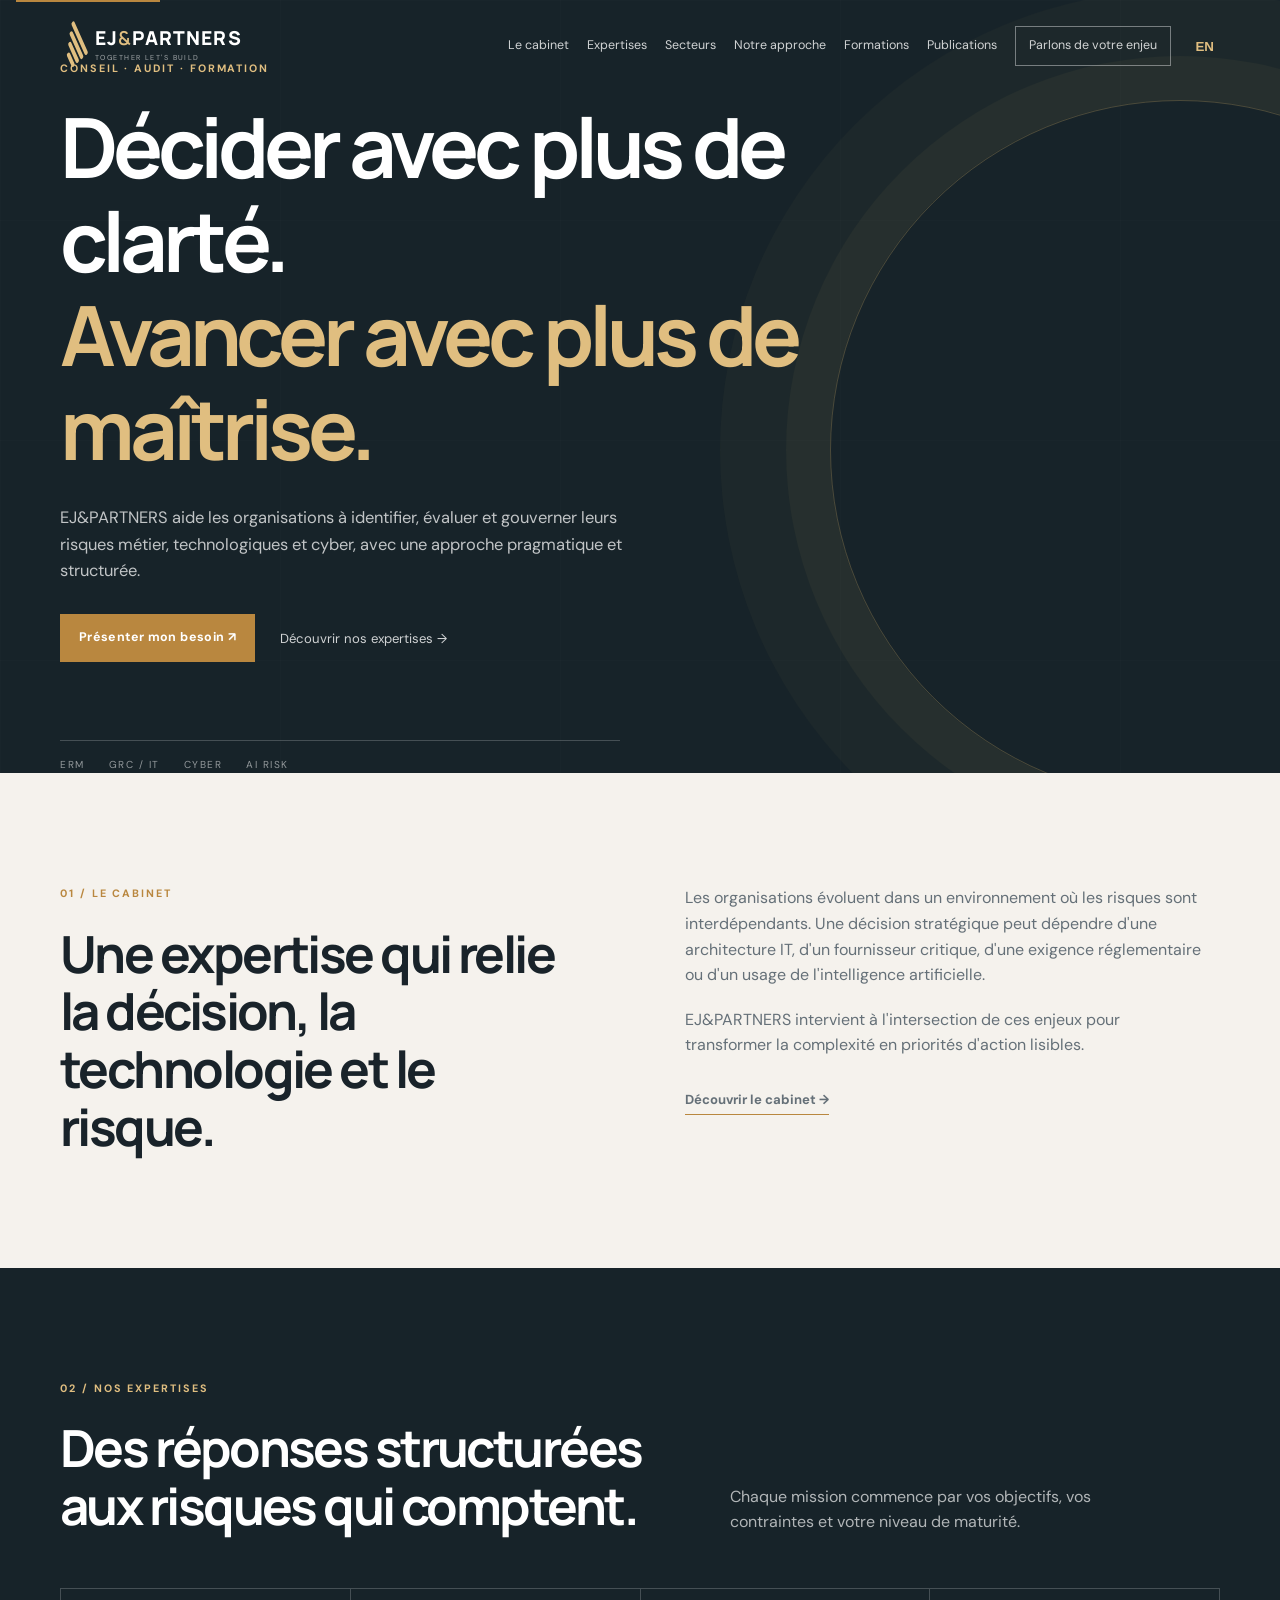
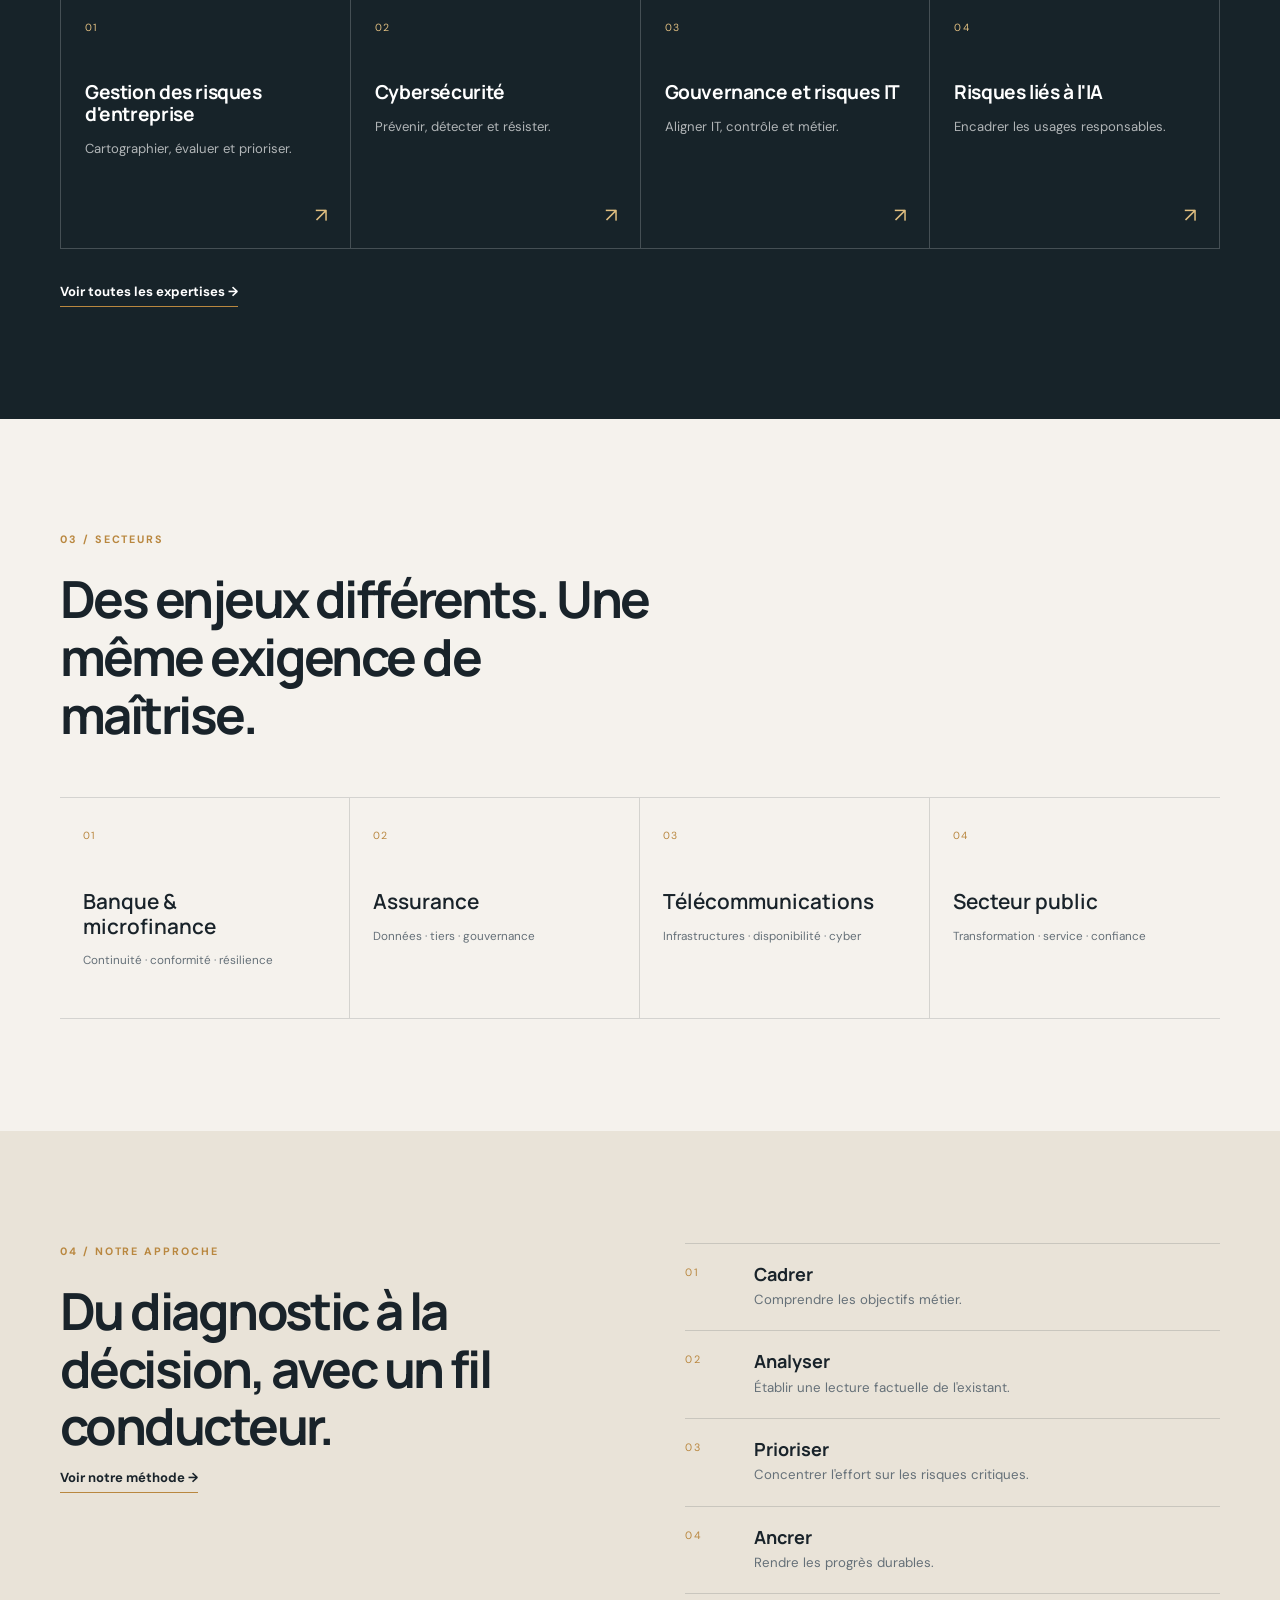
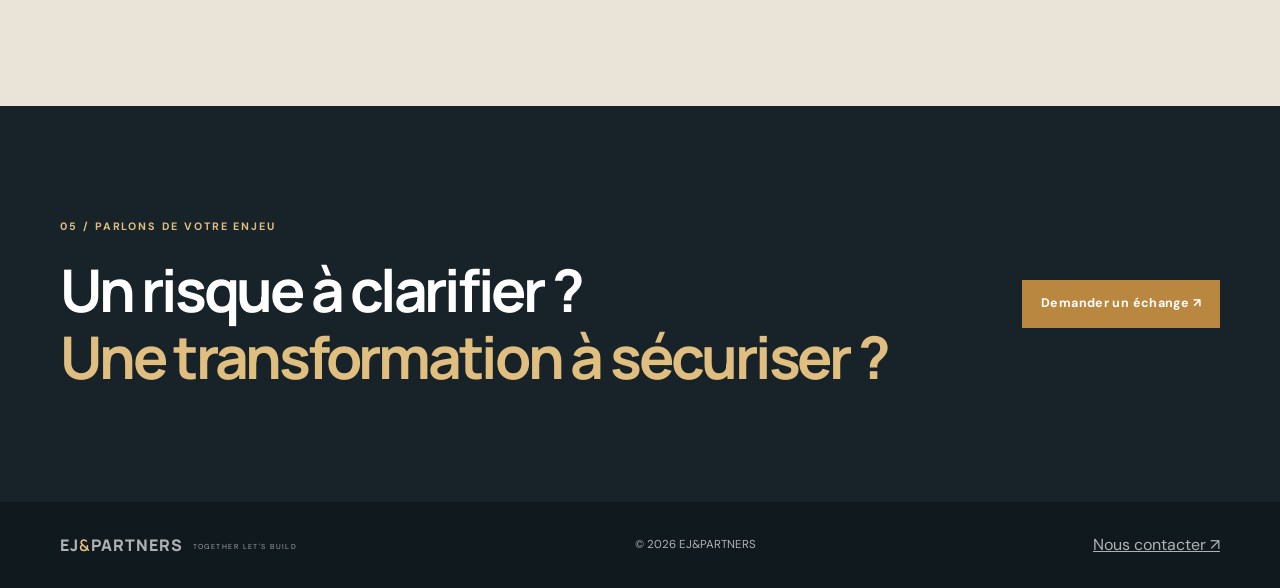
==== index.html @ cfe6b8b7 "le prompt acheve" ====
<!doctype html><html lang="fr"><head><meta charset="utf-8"><meta name="viewport" content="width=device-width,initial-scale=1"><meta name="description" content="EJ&PARTNERS accompagne les organisations dans la gouvernance, la gestion des risques et la cybersécurité."><title>EJ&PARTNERS — Conseil, audit &amp; formation</title><link rel="preconnect" href="https://fonts.googleapis.com"><link rel="preconnect" href="https://fonts.gstatic.com" crossorigin><link href="https://fonts.googleapis.com/css2?family=DM+Sans:wght@400;500;600;700&family=Manrope:wght@600;700;800&display=swap" rel="stylesheet"><link rel="stylesheet" href="styles.css"></head><body><a class="skip" href="#main">Aller au contenu</a><header class="header" data-header><div class="wrap nav-wrap"><a class="brand" href="index.html" aria-label="EJ&PARTNERS"><span class="brand-symbol" aria-hidden="true"><i></i><i></i><i></i><i></i></span><span class="brand-name">EJ<span>&amp;</span>PARTNERS</span><small>TOGETHER LET'S BUILD</small></a><button class="menu" aria-expanded="false" aria-controls="nav"><span></span><span></span><span></span><b>Menu</b></button><nav id="nav" class="nav"><a href="cabinet.html" data-fr="Le cabinet" data-en="The firm">Le cabinet</a><a href="expertises.html" data-fr="Expertises" data-en="Expertise">Expertises</a><a href="secteurs.html" data-fr="Secteurs" data-en="Sectors">Secteurs</a><a href="approche.html" data-fr="Notre approche" data-en="Our approach">Notre approche</a><a href="formations.html" data-fr="Formations" data-en="Training">Formations</a><a href="publications.html" data-fr="Publications" data-en="Insights">Publications</a><a class="nav-cta" href="contact.html" data-fr="Parlons de votre enjeu" data-en="Let's discuss your challenge">Parlons de votre enjeu</a><button class="lang" data-lang="en">EN</button></nav></div></header><main id="main"><section class="hero"><div class="hero-orbit"></div><div class="wrap hero-content"><p class="kicker gold-kicker">Conseil · Audit · Formation</p><h1 data-fr="Décider avec plus de clarté.<br><em>Avancer avec plus de maîtrise.</em>" data-en="Make clearer decisions.<br><em>Move forward with confidence.</em>">Décider avec plus de clarté.<br><em>Avancer avec plus de maîtrise.</em></h1><p class="lead">EJ&amp;PARTNERS aide les organisations à identifier, évaluer et gouverner leurs risques métier, technologiques et cyber, avec une approche pragmatique et structurée.</p><div class="actions"><a class="btn" href="contact.html">Présenter mon besoin ↗</a><a class="ghost-link" href="expertises.html">Découvrir nos expertises →</a></div><div class="hero-tags"><span>ERM</span><span>GRC / IT</span><span>CYBER</span><span>AI RISK</span></div></div></section><section class="section intro"><div class="wrap two-col"><div><p class="kicker dark-kicker">01 / Le cabinet</p><h2>Une expertise qui relie la décision, la technologie et le risque.</h2></div><div class="copy"><p>Les organisations évoluent dans un environnement où les risques sont interdépendants. Une décision stratégique peut dépendre d'une architecture IT, d'un fournisseur critique, d'une exigence réglementaire ou d'un usage de l'intelligence artificielle.</p><p>EJ&amp;PARTNERS intervient à l'intersection de ces enjeux pour transformer la complexité en priorités d'action lisibles.</p><a class="under" href="cabinet.html">Découvrir le cabinet →</a></div></div></section><section class="section dark"><div class="wrap"><div class="section-head"><div><p class="kicker gold-kicker">02 / Nos expertises</p><h2>Des réponses structurées aux risques qui comptent.</h2></div><p>Chaque mission commence par vos objectifs, vos contraintes et votre niveau de maturité.</p></div><div class="cards"><a class="card" href="expertises.html#erm"><span>01</span><h3>Gestion des risques d'entreprise</h3><p>Cartographier, évaluer et prioriser.</p><b>↗</b></a><a class="card" href="expertise-cybersecurite.html"><span>02</span><h3>Cybersécurité</h3><p>Prévenir, détecter et résister.</p><b>↗</b></a><a class="card" href="expertises.html#it"><span>03</span><h3>Gouvernance et risques IT</h3><p>Aligner IT, contrôle et métier.</p><b>↗</b></a><a class="card" href="expertises.html#ai"><span>04</span><h3>Risques liés à l'IA</h3><p>Encadrer les usages responsables.</p><b>↗</b></a></div><a class="under light-under" href="expertises.html">Voir toutes les expertises →</a></div></section><section class="section sectors"><div class="wrap"><div class="section-head"><div><p class="kicker dark-kicker">03 / Secteurs</p><h2>Des enjeux différents. Une même exigence de maîtrise.</h2></div></div><div class="sector-row"><a href="secteurs.html#banque"><span>01</span><strong>Banque &amp; microfinance</strong><small>Continuité · conformité · résilience</small></a><a href="secteurs.html#assurance"><span>02</span><strong>Assurance</strong><small>Données · tiers · gouvernance</small></a><a href="secteurs.html#telecoms"><span>03</span><strong>Télécommunications</strong><small>Infrastructures · disponibilité · cyber</small></a><a href="secteurs.html#public"><span>04</span><strong>Secteur public</strong><small>Transformation · service · confiance</small></a></div></div></section><section class="section warm"><div class="wrap two-col"><div><p class="kicker dark-kicker">04 / Notre approche</p><h2>Du diagnostic à la décision, avec un fil conducteur.</h2><a class="under" href="approche.html">Voir notre méthode →</a></div><ol class="steps"><li><span>01</span><div><h3>Cadrer</h3><p>Comprendre les objectifs métier.</p></div></li><li><span>02</span><div><h3>Analyser</h3><p>Établir une lecture factuelle de l'existant.</p></div></li><li><span>03</span><div><h3>Prioriser</h3><p>Concentrer l'effort sur les risques critiques.</p></div></li><li><span>04</span><div><h3>Ancrer</h3><p>Rendre les progrès durables.</p></div></li></ol></div></section><section class="section dark contact-strip"><div class="wrap contact-strip-inner"><div><p class="kicker gold-kicker">05 / Parlons de votre enjeu</p><h2>Un risque à clarifier ?<br><em>Une transformation à sécuriser ?</em></h2></div><a class="btn" href="contact.html">Demander un échange ↗</a></div></section></main><footer class="footer"><div class="wrap footer-row"><a class="brand" href="index.html"><span class="brand-name">EJ<span>&amp;</span>PARTNERS</span><small>TOGETHER LET'S BUILD</small></a><p>© <span data-year></span> EJ&amp;PARTNERS</p><a href="contact.html">Nous contacter ↗</a></div></footer><script src="script.js"></script></body></html>
---- styles.css ----
:root{--ink:#19232a;--dark:#172329;--paper:#f5f2ed;--warm:#e9e3d8;--muted:#657078;--gold:#b9873f;--gold-light:#e0be80;--line:rgba(25,35,42,.15);--white:#fff;--sans:"DM Sans",Arial,sans-serif;--display:Manrope,Arial,sans-serif}*{box-sizing:border-box}html{scroll-behavior:smooth}body{margin:0;color:var(--ink);background:var(--paper);font:16px/1.6 var(--sans)}a{color:inherit}.wrap{width:min(1160px,calc(100% - 48px));margin:auto}.skip{position:absolute;top:-40px;left:16px;background:var(--gold);color:#fff;padding:8px 12px;z-index:20}.skip:focus{top:16px}.header{position:absolute;z-index:10;width:100%;color:#fff}.header.scrolled{position:fixed;background:rgba(23,35,41,.97);box-shadow:0 8px 25px #0002}.nav-wrap{min-height:92px;display:flex;justify-content:space-between;align-items:center}.brand{display:grid;grid-template-columns:auto 1fr;grid-template-rows:auto auto;column-gap:10px;text-decoration:none;color:inherit;align-items:center}.brand-symbol{grid-row:1/3;display:flex;align-items:flex-end;gap:3px;height:32px;transform:rotate(-42deg)}.brand-symbol i{width:4px;border-radius:4px;background:var(--gold-light);transform:skew(-18deg)}.brand-symbol i:nth-child(1){height:14px}.brand-symbol i:nth-child(2){height:21px}.brand-symbol i:nth-child(3){height:28px}.brand-symbol i:nth-child(4){height:34px}.brand-name{font:800 1.2rem/1 var(--display);letter-spacing:.06em}.brand-name span{color:var(--gold-light);font-weight:600}.brand small{font-size:.45rem;letter-spacing:.2em;color:#fff9;margin-top:4px}.nav{display:flex;gap:18px;align-items:center}.nav a{font-size:.78rem;color:#fffc;text-decoration:none}.nav a:hover{color:#fff}.nav-cta{border:1px solid #fff6;padding:9px 13px}.lang{border:0;background:none;color:var(--gold-light);font-weight:700;cursor:pointer}.menu{display:none}.hero{position:relative;min-height:760px;display:flex;align-items:center;background:var(--dark);color:#fff;overflow:hidden}.hero:before{content:"";position:absolute;inset:0;background:linear-gradient(90deg,#ffffff0d 1px,transparent 1px),linear-gradient(#ffffff0d 1px,transparent 1px);background-size:280px 220px;opacity:.22}.hero-orbit{position:absolute;right:-250px;top:100px;width:700px;height:700px;border:1px solid #d8b36b44;border-radius:50%;box-shadow:0 0 0 44px #d8b36b0c,0 0 0 110px #d8b36b08}.hero-content{position:relative;z-index:1;padding-top:60px}.kicker{font-size:.67rem;letter-spacing:.18em;text-transform:uppercase;font-weight:700;margin:0 0 22px}.gold-kicker{color:var(--gold-light)}.dark-kicker{color:var(--gold)}h1,h2,h3{font-family:var(--display);line-height:1.13;margin:0}h1{font-size:clamp(2.9rem,6.5vw,5.7rem);letter-spacing:-.06em;max-width:820px}h1 em,h2 em{color:var(--gold-light);font-style:normal}.lead{max-width:600px;color:#fffb;font-size:1.03rem;margin:30px 0}.actions{display:flex;align-items:center;gap:25px}.btn{display:inline-flex;align-items:center;justify-content:center;background:var(--gold);color:#fff;text-decoration:none;padding:14px 19px;font-size:.78rem;font-weight:700;letter-spacing:.03em;transition:.2s}.btn:hover{background:#996c2f;transform:translateY(-2px)}.ghost-link{color:#fffc;text-decoration:none;font-size:.82rem}.hero-tags{display:flex;gap:24px;border-top:1px solid #fff3;padding-top:16px;margin-top:78px;width:560px;color:#fff8;font-size:.63rem;letter-spacing:.15em}.section{padding:112px 0}.two-col{display:grid;grid-template-columns:1fr 1fr;gap:90px}.intro h2,.warm h2{font-size:clamp(2.1rem,4vw,3.5rem);letter-spacing:-.05em;max-width:520px}.copy{color:var(--muted);max-width:520px}.copy p{margin-top:0;margin-bottom:19px}.under{display:inline-block;text-decoration:none;border-bottom:1px solid var(--gold);padding-bottom:4px;font-size:.82rem;font-weight:700;margin-top:12px}.dark{background:var(--dark);color:#fff}.section-head{display:grid;grid-template-columns:1.1fr .9fr;gap:70px;align-items:end;margin-bottom:53px}.section-head h2{font-size:clamp(2.1rem,4vw,3.5rem);letter-spacing:-.05em;max-width:640px}.section-head>p{margin:0;color:#fffa;max-width:390px}.cards{display:grid;grid-template-columns:repeat(4,1fr);border-top:1px solid #fff3;border-left:1px solid #fff3}.card{position:relative;min-height:260px;padding:24px;border-right:1px solid #fff3;border-bottom:1px solid #fff3;color:#fff;text-decoration:none}.card:hover{background:#b9873f18}.card span{color:var(--gold-light);font-size:.65rem;letter-spacing:.14em}.card h3{font-size:1.2rem;letter-spacing:-.02em;margin:44px 0 12px}.card p{margin:0;color:#fffa;font-size:.82rem}.card b{position:absolute;right:22px;bottom:17px;color:var(--gold-light);font-size:1.25rem;font-weight:400}.light-under{color:#fff;margin-top:32px}.sector-row{display:grid;grid-template-columns:repeat(4,1fr);border-top:1px solid var(--line);border-bottom:1px solid var(--line)}.sector-row a{position:relative;padding:23px;min-height:220px;text-decoration:none;border-right:1px solid var(--line)}.sector-row a:last-child{border-right:0}.sector-row a:hover{background:#ece7df}.sector-row span{color:var(--gold);font-size:.65rem;letter-spacing:.13em}.sector-row strong{display:block;font:600 1.3rem/1.18 var(--display);max-width:180px;margin-top:43px}.sector-row small{display:block;color:var(--muted);font-size:.73rem;margin-top:13px}.warm{background:var(--warm)}.steps{margin:0;padding:0;list-style:none;border-top:1px solid var(--line)}.steps li{display:grid;grid-template-columns:54px 1fr;gap:15px;padding:20px 0;border-bottom:1px solid var(--line)}.steps li>span{color:var(--gold);font-size:.67rem;letter-spacing:.14em}.steps h3{font-size:1.13rem}.steps p{margin:5px 0 0;color:var(--muted);font-size:.83rem}.contact-strip-inner{display:flex;justify-content:space-between;align-items:center;gap:35px}.contact-strip h2{font-size:clamp(2.2rem,4.6vw,4.1rem);letter-spacing:-.055em}.footer{background:#10191e;color:#fffa;padding:30px 0}.footer-row{display:flex;align-items:center;justify-content:space-between;gap:20px}.footer .brand-name{font-size:1rem}.footer p,.footer>a{font-size:.72rem;margin:0}.footer>a{color:var(--gold-light);text-decoration:none}
@media(max-width:850px){.wrap{width:min(100% - 36px,620px)}.nav-wrap{min-height:74px}.menu{display:flex;align-items:center;gap:4px;background:none;border:0;color:#fff;font:600 .7rem var(--sans)}.menu span{display:block;width:15px;height:1px;background:var(--gold-light)}.nav{display:none;position:absolute;top:74px;left:0;right:0;background:var(--dark);padding:18px;flex-direction:column;align-items:stretch;gap:5px}.nav.open{display:flex}.nav a{padding:10px 4px}.nav-cta{text-align:center}.lang{align-self:flex-start;margin-top:5px}.hero{min-height:700px}.hero-tags{width:100%;gap:14px;flex-wrap:wrap;margin-top:55px}.two-col,.section-head{grid-template-columns:1fr;gap:35px}.section{padding:78px 0}.cards{grid-template-columns:1fr 1fr}.card{min-height:225px}.sector-row{grid-template-columns:1fr 1fr}.sector-row a{border-bottom:1px solid var(--line)}.sector-row a:nth-child(2){border-right:0}.contact-strip-inner{align-items:flex-start;flex-direction:column}.footer-row{align-items:flex-start;flex-direction:column}}@media(max-width:480px){h1{font-size:2.85rem}.actions{align-items:flex-start;flex-direction:column;gap:17px}.cards,.sector-row{grid-template-columns:1fr}.card,.sector-row a{border-right:0}.sector-row a{min-height:170px}.sector-row strong{margin-top:28px}}
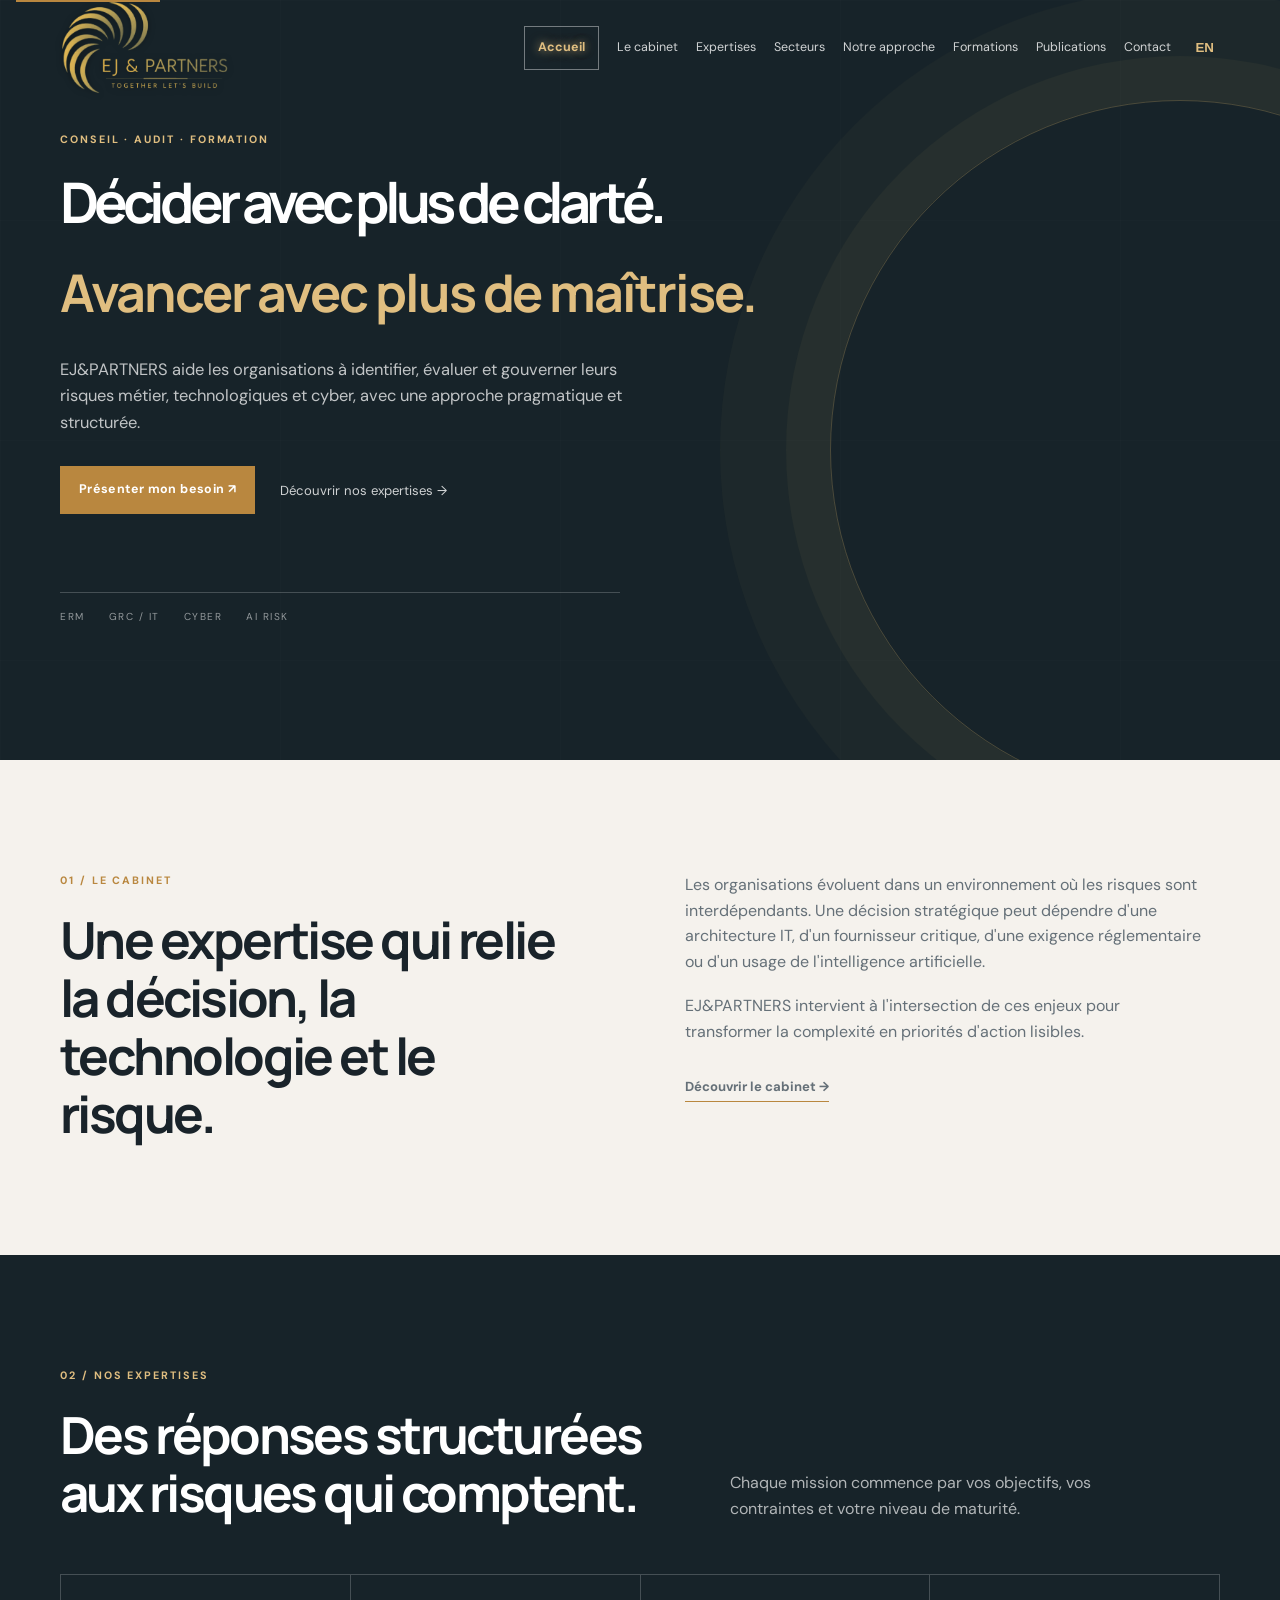
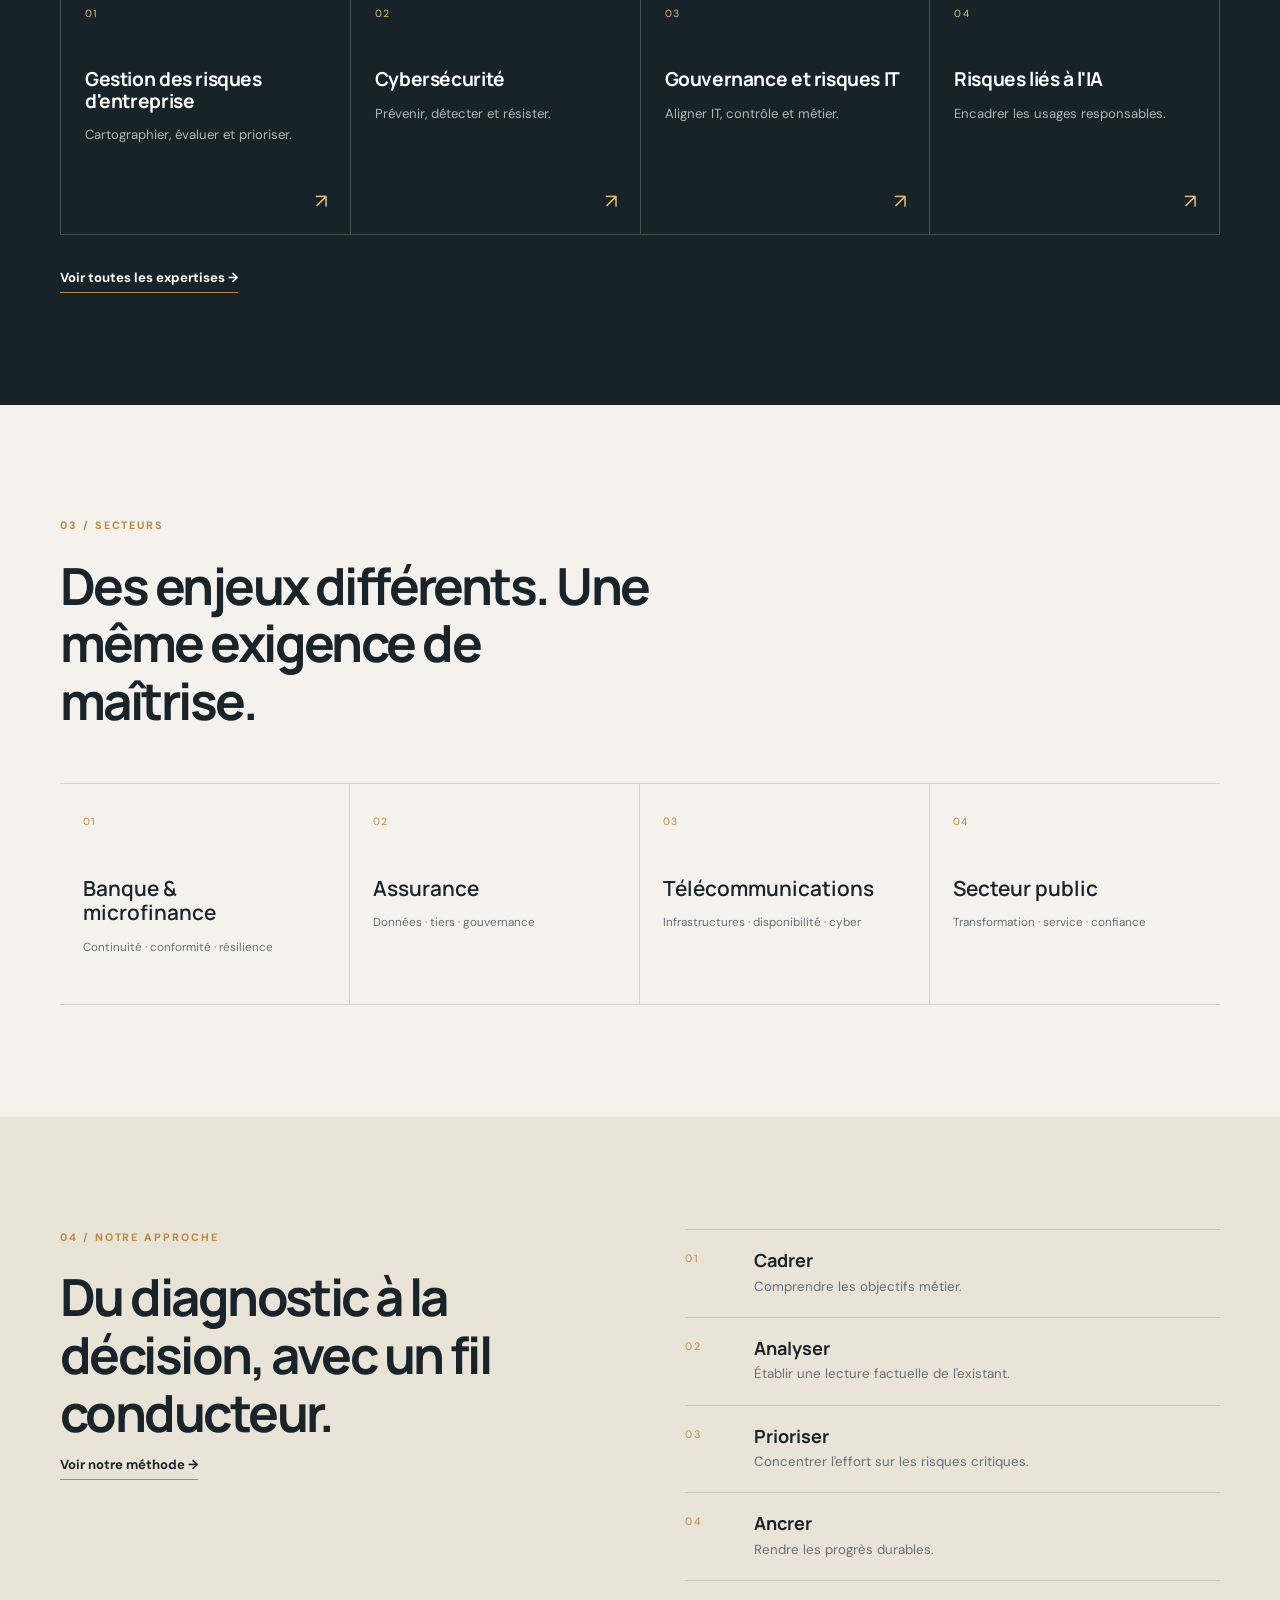
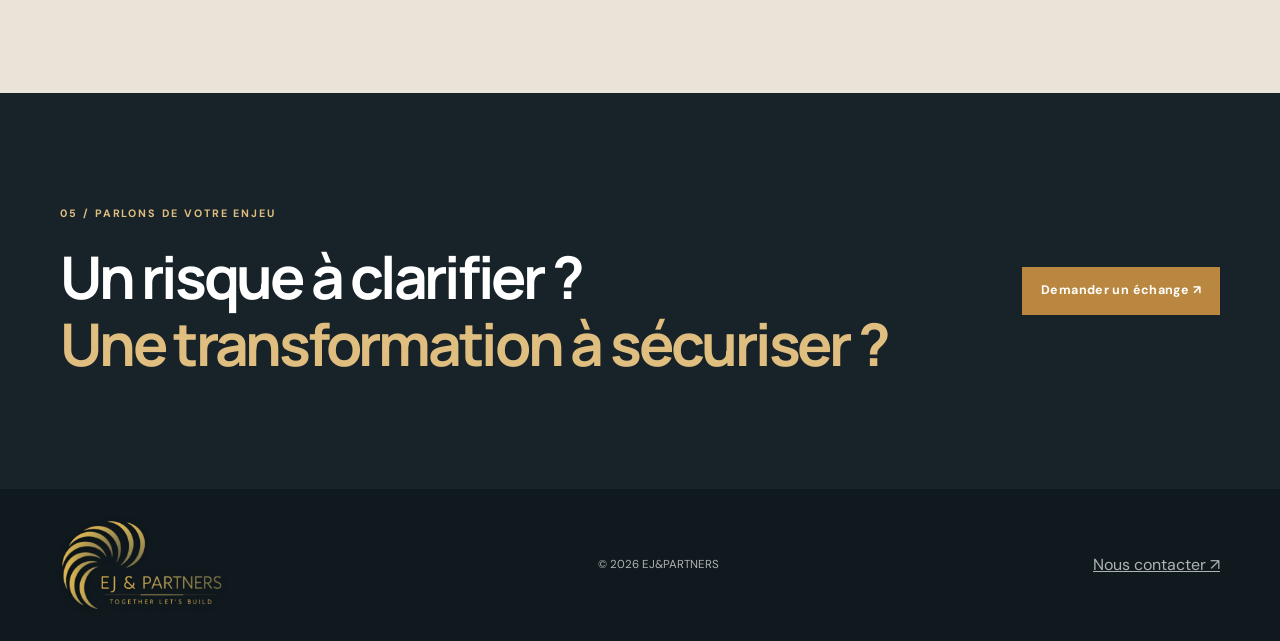
==== commit 22394b68: "il manque les photos" ====
--- a/index.html
+++ b/index.html
@@ -1 +1 @@
-<!doctype html><html lang="fr"><head><meta charset="utf-8"><meta name="viewport" content="width=device-width,initial-scale=1"><meta name="description" content="EJ&PARTNERS accompagne les organisations dans la gouvernance, la gestion des risques et la cybersécurité."><title>EJ&PARTNERS — Conseil, audit &amp; formation</title><link rel="preconnect" href="https://fonts.googleapis.com"><link rel="preconnect" href="https://fonts.gstatic.com" crossorigin><link href="https://fonts.googleapis.com/css2?family=DM+Sans:wght@400;500;600;700&family=Manrope:wght@600;700;800&display=swap" rel="stylesheet"><link rel="stylesheet" href="styles.css"></head><body><a class="skip" href="#main">Aller au contenu</a><header class="header" data-header><div class="wrap nav-wrap"><a class="brand" href="index.html" aria-label="EJ&PARTNERS"><span class="brand-symbol" aria-hidden="true"><i></i><i></i><i></i><i></i></span><span class="brand-name">EJ<span>&amp;</span>PARTNERS</span><small>TOGETHER LET'S BUILD</small></a><button class="menu" aria-expanded="false" aria-controls="nav"><span></span><span></span><span></span><b>Menu</b></button><nav id="nav" class="nav"><a href="cabinet.html" data-fr="Le cabinet" data-en="The firm">Le cabinet</a><a href="expertises.html" data-fr="Expertises" data-en="Expertise">Expertises</a><a href="secteurs.html" data-fr="Secteurs" data-en="Sectors">Secteurs</a><a href="approche.html" data-fr="Notre approche" data-en="Our approach">Notre approche</a><a href="formations.html" data-fr="Formations" data-en="Training">Formations</a><a href="publications.html" data-fr="Publications" data-en="Insights">Publications</a><a class="nav-cta" href="contact.html" data-fr="Parlons de votre enjeu" data-en="Let's discuss your challenge">Parlons de votre enjeu</a><button class="lang" data-lang="en">EN</button></nav></div></header><main id="main"><section class="hero"><div class="hero-orbit"></div><div class="wrap hero-content"><p class="kicker gold-kicker">Conseil · Audit · Formation</p><h1 data-fr="Décider avec plus de clarté.<br><em>Avancer avec plus de maîtrise.</em>" data-en="Make clearer decisions.<br><em>Move forward with confidence.</em>">Décider avec plus de clarté.<br><em>Avancer avec plus de maîtrise.</em></h1><p class="lead">EJ&amp;PARTNERS aide les organisations à identifier, évaluer et gouverner leurs risques métier, technologiques et cyber, avec une approche pragmatique et structurée.</p><div class="actions"><a class="btn" href="contact.html">Présenter mon besoin ↗</a><a class="ghost-link" href="expertises.html">Découvrir nos expertises →</a></div><div class="hero-tags"><span>ERM</span><span>GRC / IT</span><span>CYBER</span><span>AI RISK</span></div></div></section><section class="section intro"><div class="wrap two-col"><div><p class="kicker dark-kicker">01 / Le cabinet</p><h2>Une expertise qui relie la décision, la technologie et le risque.</h2></div><div class="copy"><p>Les organisations évoluent dans un environnement où les risques sont interdépendants. Une décision stratégique peut dépendre d'une architecture IT, d'un fournisseur critique, d'une exigence réglementaire ou d'un usage de l'intelligence artificielle.</p><p>EJ&amp;PARTNERS intervient à l'intersection de ces enjeux pour transformer la complexité en priorités d'action lisibles.</p><a class="under" href="cabinet.html">Découvrir le cabinet →</a></div></div></section><section class="section dark"><div class="wrap"><div class="section-head"><div><p class="kicker gold-kicker">02 / Nos expertises</p><h2>Des réponses structurées aux risques qui comptent.</h2></div><p>Chaque mission commence par vos objectifs, vos contraintes et votre niveau de maturité.</p></div><div class="cards"><a class="card" href="expertises.html#erm"><span>01</span><h3>Gestion des risques d'entreprise</h3><p>Cartographier, évaluer et prioriser.</p><b>↗</b></a><a class="card" href="expertise-cybersecurite.html"><span>02</span><h3>Cybersécurité</h3><p>Prévenir, détecter et résister.</p><b>↗</b></a><a class="card" href="expertises.html#it"><span>03</span><h3>Gouvernance et risques IT</h3><p>Aligner IT, contrôle et métier.</p><b>↗</b></a><a class="card" href="expertises.html#ai"><span>04</span><h3>Risques liés à l'IA</h3><p>Encadrer les usages responsables.</p><b>↗</b></a></div><a class="under light-under" href="expertises.html">Voir toutes les expertises →</a></div></section><section class="section sectors"><div class="wrap"><div class="section-head"><div><p class="kicker dark-kicker">03 / Secteurs</p><h2>Des enjeux différents. Une même exigence de maîtrise.</h2></div></div><div class="sector-row"><a href="secteurs.html#banque"><span>01</span><strong>Banque &amp; microfinance</strong><small>Continuité · conformité · résilience</small></a><a href="secteurs.html#assurance"><span>02</span><strong>Assurance</strong><small>Données · tiers · gouvernance</small></a><a href="secteurs.html#telecoms"><span>03</span><strong>Télécommunications</strong><small>Infrastructures · disponibilité · cyber</small></a><a href="secteurs.html#public"><span>04</span><strong>Secteur public</strong><small>Transformation · service · confiance</small></a></div></div></section><section class="section warm"><div class="wrap two-col"><div><p class="kicker dark-kicker">04 / Notre approche</p><h2>Du diagnostic à la décision, avec un fil conducteur.</h2><a class="under" href="approche.html">Voir notre méthode →</a></div><ol class="steps"><li><span>01</span><div><h3>Cadrer</h3><p>Comprendre les objectifs métier.</p></div></li><li><span>02</span><div><h3>Analyser</h3><p>Établir une lecture factuelle de l'existant.</p></div></li><li><span>03</span><div><h3>Prioriser</h3><p>Concentrer l'effort sur les risques critiques.</p></div></li><li><span>04</span><div><h3>Ancrer</h3><p>Rendre les progrès durables.</p></div></li></ol></div></section><section class="section dark contact-strip"><div class="wrap contact-strip-inner"><div><p class="kicker gold-kicker">05 / Parlons de votre enjeu</p><h2>Un risque à clarifier ?<br><em>Une transformation à sécuriser ?</em></h2></div><a class="btn" href="contact.html">Demander un échange ↗</a></div></section></main><footer class="footer"><div class="wrap footer-row"><a class="brand" href="index.html"><span class="brand-name">EJ<span>&amp;</span>PARTNERS</span><small>TOGETHER LET'S BUILD</small></a><p>© <span data-year></span> EJ&amp;PARTNERS</p><a href="contact.html">Nous contacter ↗</a></div></footer><script src="script.js"></script></body></html>
+<!doctype html><html lang="fr"><head><meta charset="utf-8"><meta name="viewport" content="width=device-width,initial-scale=1"><meta name="description" content="EJ&PARTNERS accompagne les organisations dans la gouvernance, la gestion des risques et la cybersécurité."><title>EJ&PARTNERS — Conseil, audit &amp; formation</title><link rel="preconnect" href="https://fonts.googleapis.com"><link rel="preconnect" href="https://fonts.gstatic.com" crossorigin><link href="https://fonts.googleapis.com/css2?family=DM+Sans:wght@400;500;600;700&family=Manrope:wght@600;700;800&display=swap" rel="stylesheet"><link rel="stylesheet" href="styles.css"></head><body><a class="skip" href="#main">Aller au contenu</a><header class="header" data-header><div class="wrap nav-wrap"><a class="brand" href="index.html" aria-label="EJ&PARTNERS"><img class="brand-logo" src="logo-ej-partners.png" alt="EJ&amp;PARTNERS ? Together let?s build"></a><button class="menu" aria-expanded="false" aria-controls="nav"><span></span><span></span><span></span><b>Menu</b></button><nav id="nav" class="nav"><a href="cabinet.html" data-fr="Le cabinet" data-en="The firm">Le cabinet</a><a href="expertises.html" data-fr="Expertises" data-en="Expertise">Expertises</a><a href="secteurs.html" data-fr="Secteurs" data-en="Sectors">Secteurs</a><a href="approche.html" data-fr="Notre approche" data-en="Our approach">Notre approche</a><a href="formations.html" data-fr="Formations" data-en="Training">Formations</a><a href="publications.html" data-fr="Publications" data-en="Insights">Publications</a><a class="nav-cta" href="contact.html" data-fr="Parlons de votre enjeu" data-en="Let's discuss your challenge">Parlons de votre enjeu</a><button class="lang" data-lang="en">EN</button></nav></div></header><main id="main"><section class="hero"><div class="hero-orbit"></div><div class="wrap hero-content"><p class="kicker gold-kicker">Conseil · Audit · Formation</p><h1 data-fr="Décider avec plus de clarté.<br><em>Avancer avec plus de maîtrise.</em>" data-en="Make clearer decisions.<br><em>Move forward with confidence.</em>">Décider avec plus de clarté.<br><em>Avancer avec plus de maîtrise.</em></h1><p class="lead">EJ&amp;PARTNERS aide les organisations à identifier, évaluer et gouverner leurs risques métier, technologiques et cyber, avec une approche pragmatique et structurée.</p><div class="actions"><a class="btn" href="contact.html">Présenter mon besoin ↗</a><a class="ghost-link" href="expertises.html">Découvrir nos expertises →</a></div><div class="hero-tags"><span>ERM</span><span>GRC / IT</span><span>CYBER</span><span>AI RISK</span></div></div></section><section class="section intro"><div class="wrap two-col"><div><p class="kicker dark-kicker">01 / Le cabinet</p><h2>Une expertise qui relie la décision, la technologie et le risque.</h2></div><div class="copy"><p>Les organisations évoluent dans un environnement où les risques sont interdépendants. Une décision stratégique peut dépendre d'une architecture IT, d'un fournisseur critique, d'une exigence réglementaire ou d'un usage de l'intelligence artificielle.</p><p>EJ&amp;PARTNERS intervient à l'intersection de ces enjeux pour transformer la complexité en priorités d'action lisibles.</p><a class="under" href="cabinet.html">Découvrir le cabinet →</a></div></div></section><section class="section dark"><div class="wrap"><div class="section-head"><div><p class="kicker gold-kicker">02 / Nos expertises</p><h2>Des réponses structurées aux risques qui comptent.</h2></div><p>Chaque mission commence par vos objectifs, vos contraintes et votre niveau de maturité.</p></div><div class="cards"><a class="card" href="expertises.html#erm"><span>01</span><h3>Gestion des risques d'entreprise</h3><p>Cartographier, évaluer et prioriser.</p><b>↗</b></a><a class="card" href="expertise-cybersecurite.html"><span>02</span><h3>Cybersécurité</h3><p>Prévenir, détecter et résister.</p><b>↗</b></a><a class="card" href="expertises.html#it"><span>03</span><h3>Gouvernance et risques IT</h3><p>Aligner IT, contrôle et métier.</p><b>↗</b></a><a class="card" href="expertises.html#ai"><span>04</span><h3>Risques liés à l'IA</h3><p>Encadrer les usages responsables.</p><b>↗</b></a></div><a class="under light-under" href="expertises.html">Voir toutes les expertises →</a></div></section><section class="section sectors"><div class="wrap"><div class="section-head"><div><p class="kicker dark-kicker">03 / Secteurs</p><h2>Des enjeux différents. Une même exigence de maîtrise.</h2></div></div><div class="sector-row"><a href="secteurs.html#banque"><span>01</span><strong>Banque &amp; microfinance</strong><small>Continuité · conformité · résilience</small></a><a href="secteurs.html#assurance"><span>02</span><strong>Assurance</strong><small>Données · tiers · gouvernance</small></a><a href="secteurs.html#telecoms"><span>03</span><strong>Télécommunications</strong><small>Infrastructures · disponibilité · cyber</small></a><a href="secteurs.html#public"><span>04</span><strong>Secteur public</strong><small>Transformation · service · confiance</small></a></div></div></section><section class="section warm"><div class="wrap two-col"><div><p class="kicker dark-kicker">04 / Notre approche</p><h2>Du diagnostic à la décision, avec un fil conducteur.</h2><a class="under" href="approche.html">Voir notre méthode →</a></div><ol class="steps"><li><span>01</span><div><h3>Cadrer</h3><p>Comprendre les objectifs métier.</p></div></li><li><span>02</span><div><h3>Analyser</h3><p>Établir une lecture factuelle de l'existant.</p></div></li><li><span>03</span><div><h3>Prioriser</h3><p>Concentrer l'effort sur les risques critiques.</p></div></li><li><span>04</span><div><h3>Ancrer</h3><p>Rendre les progrès durables.</p></div></li></ol></div></section><section class="section dark contact-strip"><div class="wrap contact-strip-inner"><div><p class="kicker gold-kicker">05 / Parlons de votre enjeu</p><h2>Un risque à clarifier ?<br><em>Une transformation à sécuriser ?</em></h2></div><a class="btn" href="contact.html">Demander un échange ↗</a></div></section></main><footer class="footer"><div class="wrap footer-row"><a class="brand" href="index.html"><img class="brand-logo" src="logo-ej-partners.png" alt="EJ&amp;PARTNERS ? Together let?s build"></a><p>© <span data-year></span> EJ&amp;PARTNERS</p><a href="contact.html">Nous contacter ↗</a></div></footer><script src="script.js"></script></body></html>
--- a/styles.css
+++ b/styles.css
@@ -1,2 +1,23 @@
 :root{--ink:#19232a;--dark:#172329;--paper:#f5f2ed;--warm:#e9e3d8;--muted:#657078;--gold:#b9873f;--gold-light:#e0be80;--line:rgba(25,35,42,.15);--white:#fff;--sans:"DM Sans",Arial,sans-serif;--display:Manrope,Arial,sans-serif}*{box-sizing:border-box}html{scroll-behavior:smooth}body{margin:0;color:var(--ink);background:var(--paper);font:16px/1.6 var(--sans)}a{color:inherit}.wrap{width:min(1160px,calc(100% - 48px));margin:auto}.skip{position:absolute;top:-40px;left:16px;background:var(--gold);color:#fff;padding:8px 12px;z-index:20}.skip:focus{top:16px}.header{position:absolute;z-index:10;width:100%;color:#fff}.header.scrolled{position:fixed;background:rgba(23,35,41,.97);box-shadow:0 8px 25px #0002}.nav-wrap{min-height:92px;display:flex;justify-content:space-between;align-items:center}.brand{display:grid;grid-template-columns:auto 1fr;grid-template-rows:auto auto;column-gap:10px;text-decoration:none;color:inherit;align-items:center}.brand-symbol{grid-row:1/3;display:flex;align-items:flex-end;gap:3px;height:32px;transform:rotate(-42deg)}.brand-symbol i{width:4px;border-radius:4px;background:var(--gold-light);transform:skew(-18deg)}.brand-symbol i:nth-child(1){height:14px}.brand-symbol i:nth-child(2){height:21px}.brand-symbol i:nth-child(3){height:28px}.brand-symbol i:nth-child(4){height:34px}.brand-name{font:800 1.2rem/1 var(--display);letter-spacing:.06em}.brand-name span{color:var(--gold-light);font-weight:600}.brand small{font-size:.45rem;letter-spacing:.2em;color:#fff9;margin-top:4px}.nav{display:flex;gap:18px;align-items:center}.nav a{font-size:.78rem;color:#fffc;text-decoration:none}.nav a:hover{color:#fff}.nav-cta{border:1px solid #fff6;padding:9px 13px}.lang{border:0;background:none;color:var(--gold-light);font-weight:700;cursor:pointer}.menu{display:none}.hero{position:relative;min-height:760px;display:flex;align-items:center;background:var(--dark);color:#fff;overflow:hidden}.hero:before{content:"";position:absolute;inset:0;background:linear-gradient(90deg,#ffffff0d 1px,transparent 1px),linear-gradient(#ffffff0d 1px,transparent 1px);background-size:280px 220px;opacity:.22}.hero-orbit{position:absolute;right:-250px;top:100px;width:700px;height:700px;border:1px solid #d8b36b44;border-radius:50%;box-shadow:0 0 0 44px #d8b36b0c,0 0 0 110px #d8b36b08}.hero-content{position:relative;z-index:1;padding-top:60px}.kicker{font-size:.67rem;letter-spacing:.18em;text-transform:uppercase;font-weight:700;margin:0 0 22px}.gold-kicker{color:var(--gold-light)}.dark-kicker{color:var(--gold)}h1,h2,h3{font-family:var(--display);line-height:1.13;margin:0}h1{font-size:clamp(2.9rem,6.5vw,5.7rem);letter-spacing:-.06em;max-width:820px}h1 em,h2 em{color:var(--gold-light);font-style:normal}.lead{max-width:600px;color:#fffb;font-size:1.03rem;margin:30px 0}.actions{display:flex;align-items:center;gap:25px}.btn{display:inline-flex;align-items:center;justify-content:center;background:var(--gold);color:#fff;text-decoration:none;padding:14px 19px;font-size:.78rem;font-weight:700;letter-spacing:.03em;transition:.2s}.btn:hover{background:#996c2f;transform:translateY(-2px)}.ghost-link{color:#fffc;text-decoration:none;font-size:.82rem}.hero-tags{display:flex;gap:24px;border-top:1px solid #fff3;padding-top:16px;margin-top:78px;width:560px;color:#fff8;font-size:.63rem;letter-spacing:.15em}.section{padding:112px 0}.two-col{display:grid;grid-template-columns:1fr 1fr;gap:90px}.intro h2,.warm h2{font-size:clamp(2.1rem,4vw,3.5rem);letter-spacing:-.05em;max-width:520px}.copy{color:var(--muted);max-width:520px}.copy p{margin-top:0;margin-bottom:19px}.under{display:inline-block;text-decoration:none;border-bottom:1px solid var(--gold);padding-bottom:4px;font-size:.82rem;font-weight:700;margin-top:12px}.dark{background:var(--dark);color:#fff}.section-head{display:grid;grid-template-columns:1.1fr .9fr;gap:70px;align-items:end;margin-bottom:53px}.section-head h2{font-size:clamp(2.1rem,4vw,3.5rem);letter-spacing:-.05em;max-width:640px}.section-head>p{margin:0;color:#fffa;max-width:390px}.cards{display:grid;grid-template-columns:repeat(4,1fr);border-top:1px solid #fff3;border-left:1px solid #fff3}.card{position:relative;min-height:260px;padding:24px;border-right:1px solid #fff3;border-bottom:1px solid #fff3;color:#fff;text-decoration:none}.card:hover{background:#b9873f18}.card span{color:var(--gold-light);font-size:.65rem;letter-spacing:.14em}.card h3{font-size:1.2rem;letter-spacing:-.02em;margin:44px 0 12px}.card p{margin:0;color:#fffa;font-size:.82rem}.card b{position:absolute;right:22px;bottom:17px;color:var(--gold-light);font-size:1.25rem;font-weight:400}.light-under{color:#fff;margin-top:32px}.sector-row{display:grid;grid-template-columns:repeat(4,1fr);border-top:1px solid var(--line);border-bottom:1px solid var(--line)}.sector-row a{position:relative;padding:23px;min-height:220px;text-decoration:none;border-right:1px solid var(--line)}.sector-row a:last-child{border-right:0}.sector-row a:hover{background:#ece7df}.sector-row span{color:var(--gold);font-size:.65rem;letter-spacing:.13em}.sector-row strong{display:block;font:600 1.3rem/1.18 var(--display);max-width:180px;margin-top:43px}.sector-row small{display:block;color:var(--muted);font-size:.73rem;margin-top:13px}.warm{background:var(--warm)}.steps{margin:0;padding:0;list-style:none;border-top:1px solid var(--line)}.steps li{display:grid;grid-template-columns:54px 1fr;gap:15px;padding:20px 0;border-bottom:1px solid var(--line)}.steps li>span{color:var(--gold);font-size:.67rem;letter-spacing:.14em}.steps h3{font-size:1.13rem}.steps p{margin:5px 0 0;color:var(--muted);font-size:.83rem}.contact-strip-inner{display:flex;justify-content:space-between;align-items:center;gap:35px}.contact-strip h2{font-size:clamp(2.2rem,4.6vw,4.1rem);letter-spacing:-.055em}.footer{background:#10191e;color:#fffa;padding:30px 0}.footer-row{display:flex;align-items:center;justify-content:space-between;gap:20px}.footer .brand-name{font-size:1rem}.footer p,.footer>a{font-size:.72rem;margin:0}.footer>a{color:var(--gold-light);text-decoration:none}
 @media(max-width:850px){.wrap{width:min(100% - 36px,620px)}.nav-wrap{min-height:74px}.menu{display:flex;align-items:center;gap:4px;background:none;border:0;color:#fff;font:600 .7rem var(--sans)}.menu span{display:block;width:15px;height:1px;background:var(--gold-light)}.nav{display:none;position:absolute;top:74px;left:0;right:0;background:var(--dark);padding:18px;flex-direction:column;align-items:stretch;gap:5px}.nav.open{display:flex}.nav a{padding:10px 4px}.nav-cta{text-align:center}.lang{align-self:flex-start;margin-top:5px}.hero{min-height:700px}.hero-tags{width:100%;gap:14px;flex-wrap:wrap;margin-top:55px}.two-col,.section-head{grid-template-columns:1fr;gap:35px}.section{padding:78px 0}.cards{grid-template-columns:1fr 1fr}.card{min-height:225px}.sector-row{grid-template-columns:1fr 1fr}.sector-row a{border-bottom:1px solid var(--line)}.sector-row a:nth-child(2){border-right:0}.contact-strip-inner{align-items:flex-start;flex-direction:column}.footer-row{align-items:flex-start;flex-direction:column}}@media(max-width:480px){h1{font-size:2.85rem}.actions{align-items:flex-start;flex-direction:column;gap:17px}.cards,.sector-row{grid-template-columns:1fr}.card,.sector-row a{border-right:0}.sector-row a{min-height:170px}.sector-row strong{margin-top:28px}}
+/* Responsive overrides */
+html{overflow-x:hidden}body{overflow-x:hidden}.wrap{max-width:100%}.nav a,.btn,.lang{min-height:44px;display:inline-flex;align-items:center}.menu{display:none}.nav a{white-space:nowrap}
+@media (max-width:1100px) and (min-width:851px){.wrap{width:min(100% - 40px,960px)}.nav{gap:11px}.nav a{font-size:.72rem}.nav-cta{padding:8px 10px}.hero{min-height:700px}.hero-orbit{right:-330px}.cards{grid-template-columns:repeat(2,1fr)}.card:nth-child(2){border-right:0}.sector-row{grid-template-columns:repeat(2,1fr)}.sector-row a:nth-child(2){border-right:0}.sector-row a{border-bottom:1px solid var(--line)}}
+@media (max-width:850px){.wrap{width:calc(100% - 32px)}.header{position:absolute}.menu{display:flex}.nav{max-height:calc(100vh - 74px);overflow-y:auto}.hero-content{padding-top:35px}.hero h1{max-width:650px}.section-head>p{max-width:620px}.btn{min-height:48px;padding:12px 17px}.ghost-link,.under{min-height:44px;display:inline-flex;align-items:center}.footer{padding:26px 0}.footer-row{gap:18px}.footer p{max-width:100%}}
+@media (max-width:600px){.wrap{width:calc(100% - 28px)}.nav-wrap{min-height:68px}.nav{top:68px}.hero{min-height:650px}.hero h1{font-size:clamp(2.35rem,12vw,3.5rem);letter-spacing:-.055em}.hero .lead{font-size:.94rem;margin:23px 0}.hero-orbit{width:440px;height:440px;right:-260px;top:170px}.hero-tags{margin-top:40px;font-size:.57rem}.section{padding:64px 0}.intro h2,.warm h2,.section-head h2{font-size:clamp(1.9rem,9vw,2.75rem)}.section-head{margin-bottom:34px}.cards{grid-template-columns:1fr}.card{min-height:210px}.card h3{margin-top:30px}.sector-row{grid-template-columns:1fr}.sector-row a{border-right:0;min-height:150px}.sector-row strong{margin-top:27px}.contact-strip h2{font-size:clamp(2rem,10vw,3rem)}}
+@media (max-width:380px){.hero h1{font-size:2.25rem}.kicker{font-size:.59rem;letter-spacing:.13em}.actions .btn{width:100%}.hero-tags{gap:10px}.brand-name{font-size:1.05rem}.brand small{font-size:.38rem}}
+.nav-cta{border:0;padding:0}.nav a.active,.nav a[aria-current="page"]{border:1px solid #fff6;padding:9px 13px;color:var(--gold-light);font-weight:700;text-shadow:0 0 8px #e0be80a6,0 0 16px #e0be8055}.nav a.active:hover,.nav a[aria-current="page"]:hover{border-color:#fff9}.nav a:focus-visible{outline:2px solid var(--gold-light);outline-offset:3px}.menu{width:44px;height:44px;padding:0;display:none;flex-direction:column;align-items:center;justify-content:center;gap:5px}.menu b{display:none}.menu span{display:block;width:24px;height:2px;margin:0;background:var(--gold-light);border-radius:2px;transition:transform .2s,opacity .2s}.menu[aria-expanded="true"] span:nth-child(1){transform:translateY(7px) rotate(45deg)}.menu[aria-expanded="true"] span:nth-child(2){opacity:0}.menu[aria-expanded="true"] span:nth-child(3){transform:translateY(-7px) rotate(-45deg)}
+@media(max-width:850px){.menu{display:flex}.nav a.active,.nav a[aria-current="page"]{width:100%;padding:10px 12px}}
+.hero h1::first-line{font-size:clamp(1rem,5vw,3.5rem)}
+.hero h1 em{display:inline-block;font-size:clamp(1.125rem,5vw,3.25rem);letter-spacing:-.04em;white-space:nowrap}
+.hero-content{transform:translateY(-32px)}
+@media(max-width:850px){.hero-content{transform:translateY(-20px)}}
+html.reveal-ready [data-reveal]{opacity:0;translate:0 20px;transition:opacity 650ms cubic-bezier(.2,.7,.2,1) var(--reveal-delay,0ms),translate 650ms cubic-bezier(.2,.7,.2,1) var(--reveal-delay,0ms)}
+html.reveal-ready [data-reveal].is-visible{opacity:1;translate:0 0}
+@media(max-width:600px){html.reveal-ready [data-reveal]{translate:0 14px;transition-duration:550ms}}
+@media(prefers-reduced-motion:reduce){html.reveal-ready [data-reveal],html.reveal-ready [data-reveal].is-visible{opacity:1;translate:none;transition:none}}
+.brand{display:block;flex:none}
+.brand-logo{display:block;width:170px;max-width:42vw;height:auto;filter:drop-shadow(0 1px 3px #0008)}
+.footer .brand-logo{width:164px}
+@media (min-width:851px) and (max-width:1100px){.brand-logo{width:136px}.footer .brand-logo{width:144px}}
+@media(max-width:850px){.nav-wrap{min-height:92px}.nav{top:92px;max-height:calc(100vh - 92px)}.brand-logo{width:156px;max-width:50vw}.footer .brand-logo{width:148px}}
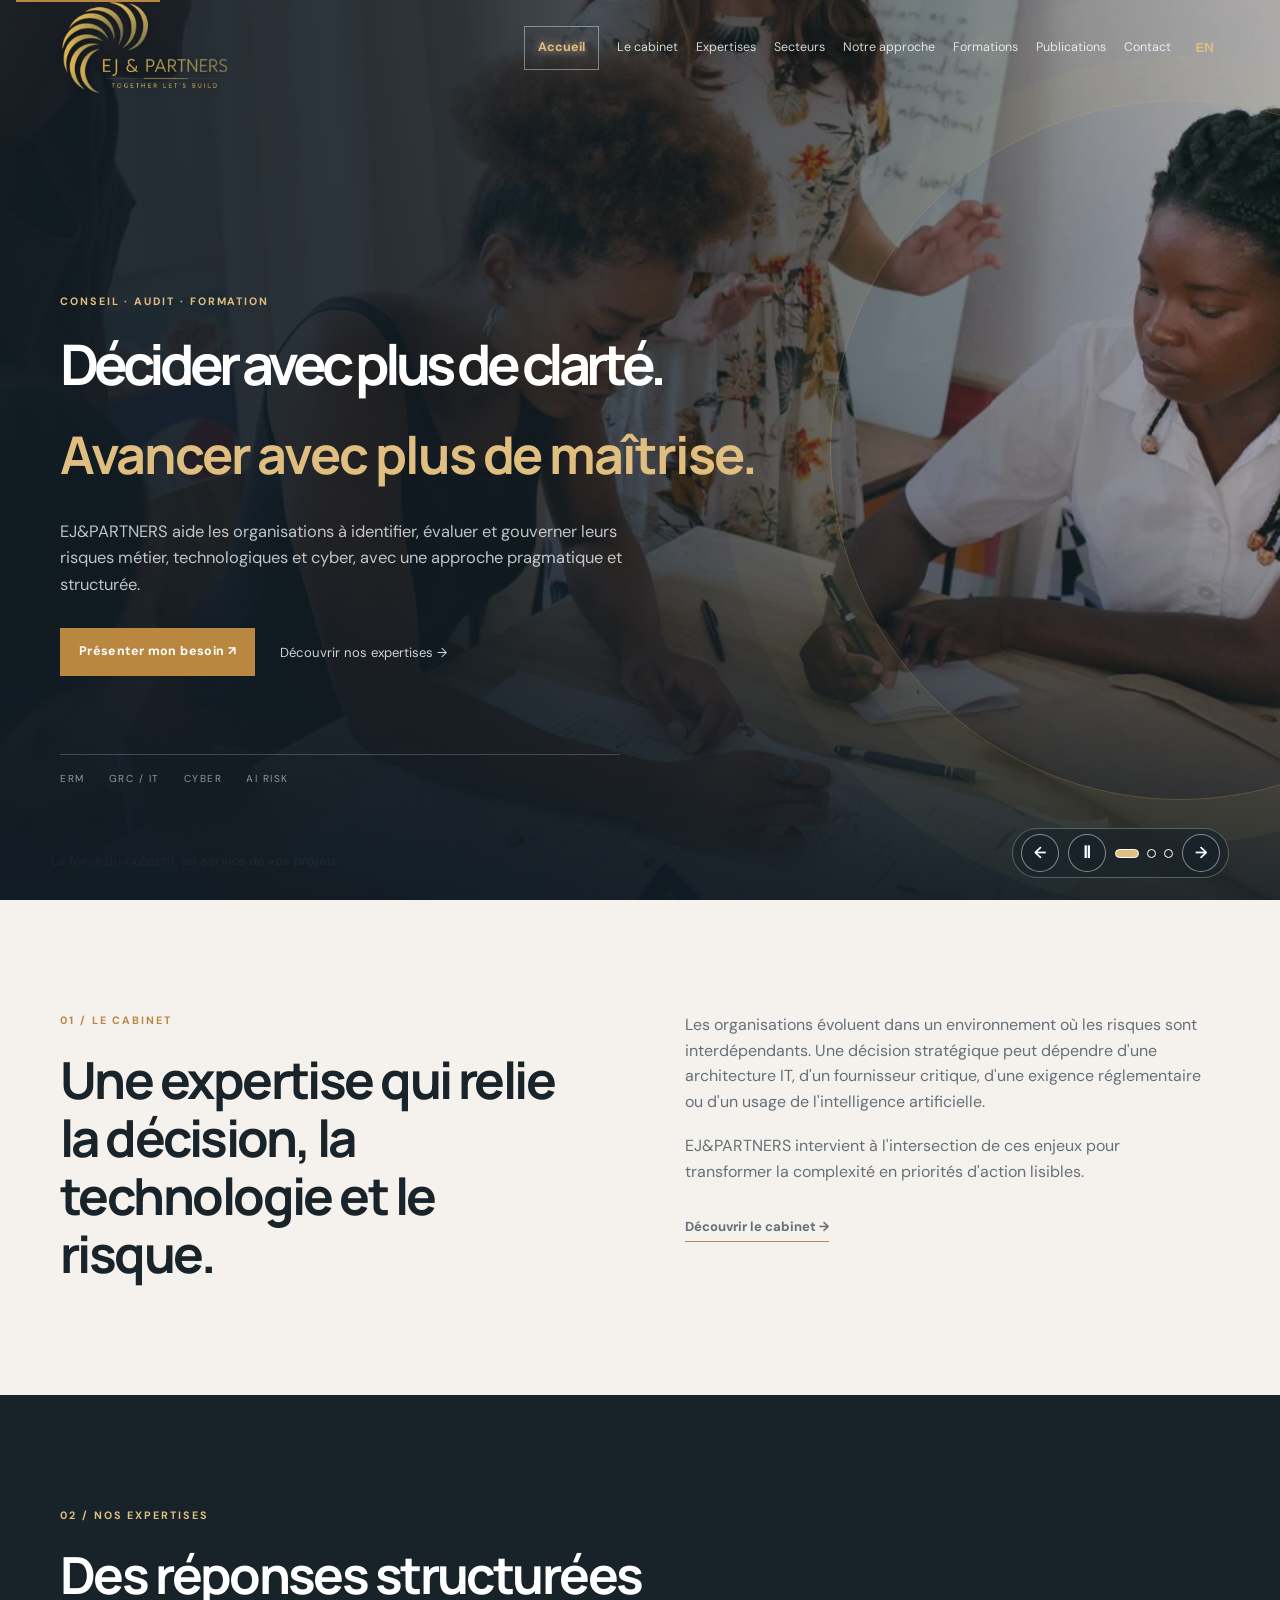
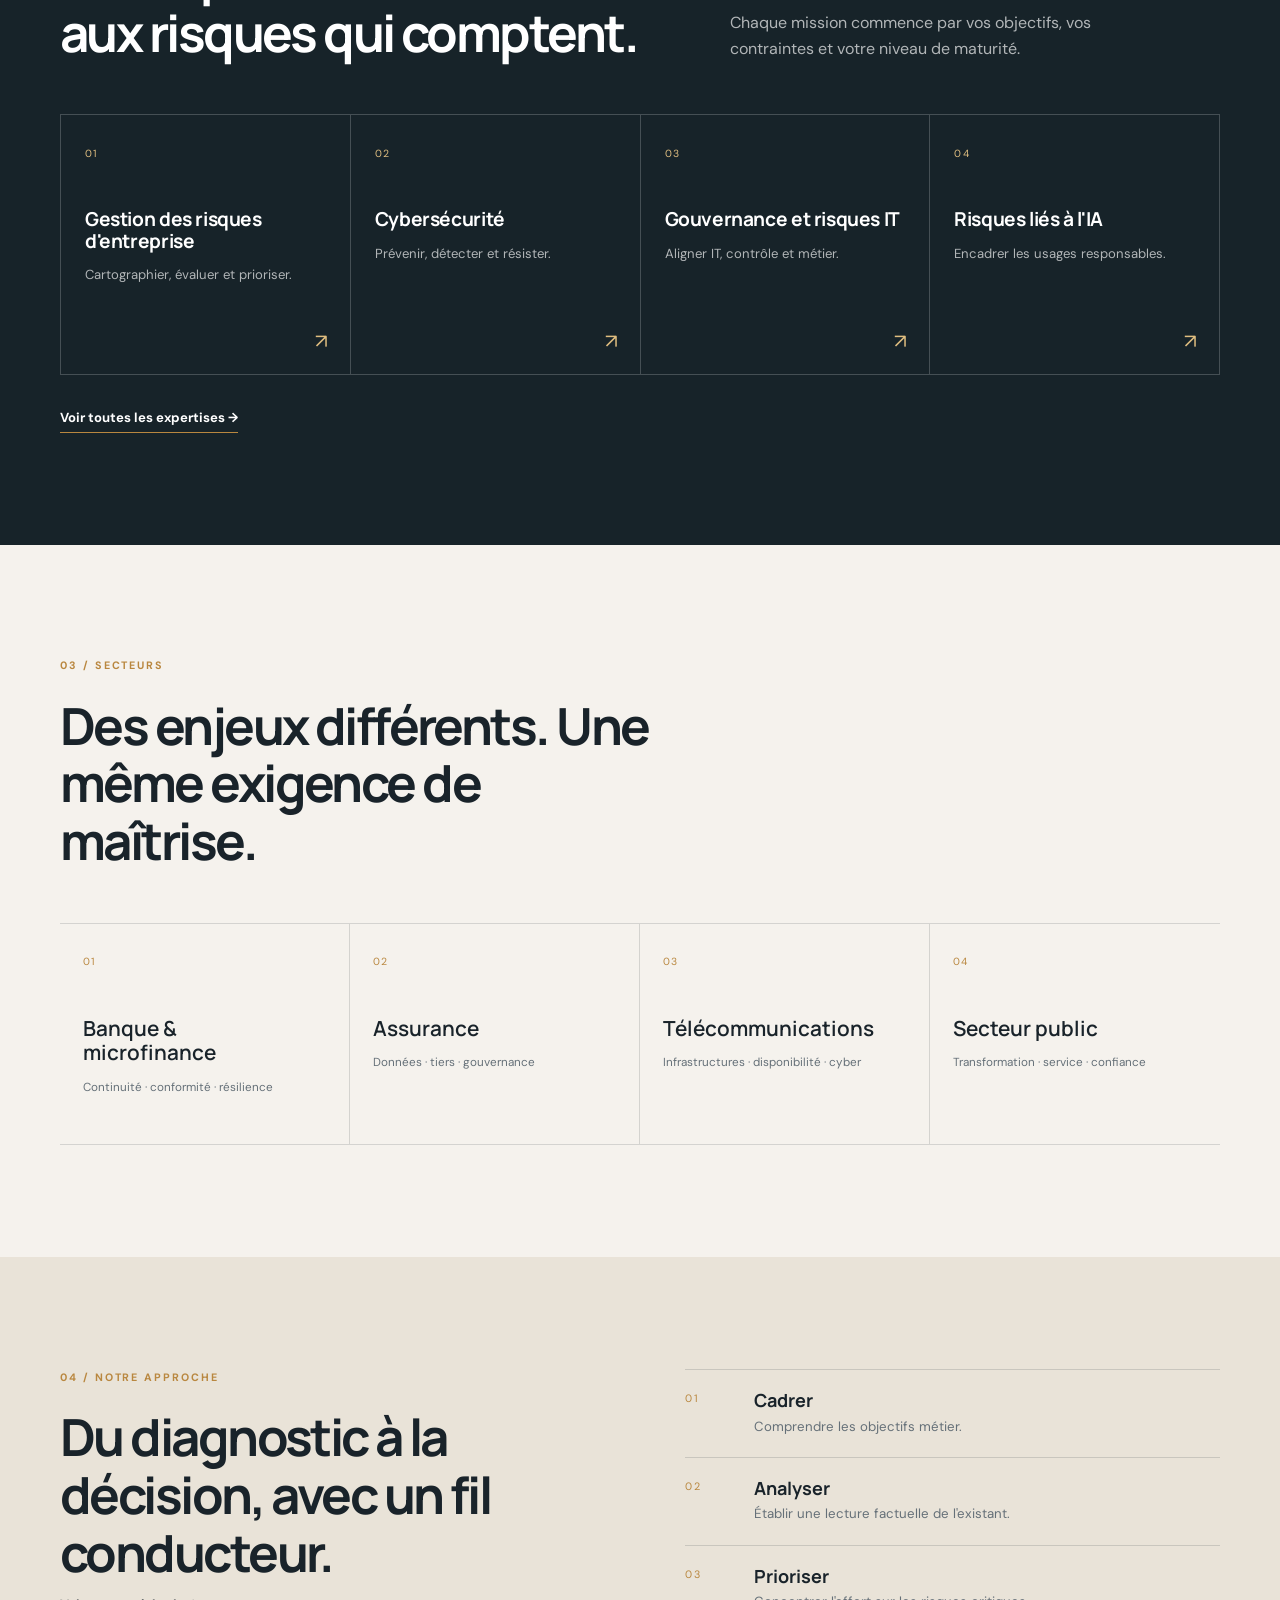
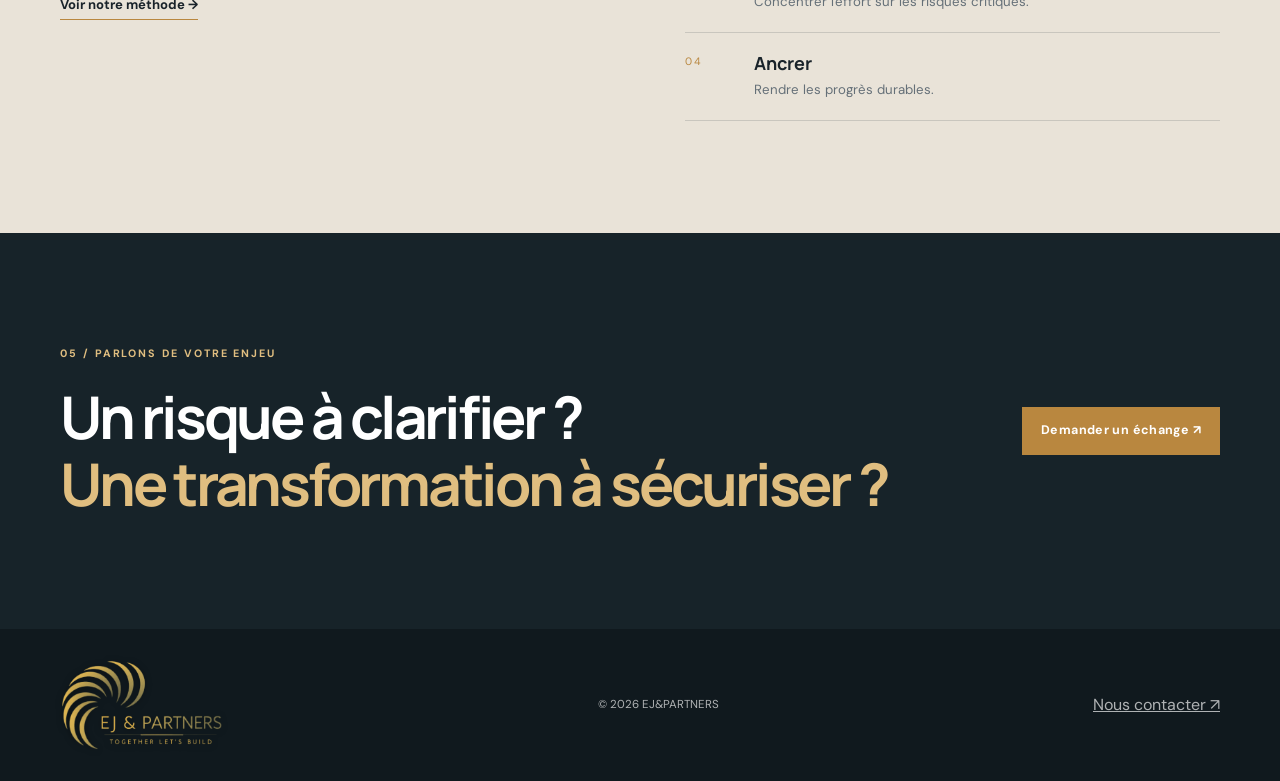
==== commit c1ee947e: "modification termine" ====
--- a/index.html
+++ b/index.html
@@ -1 +1,8 @@
-<!doctype html><html lang="fr"><head><meta charset="utf-8"><meta name="viewport" content="width=device-width,initial-scale=1"><meta name="description" content="EJ&PARTNERS accompagne les organisations dans la gouvernance, la gestion des risques et la cybersécurité."><title>EJ&PARTNERS — Conseil, audit &amp; formation</title><link rel="preconnect" href="https://fonts.googleapis.com"><link rel="preconnect" href="https://fonts.gstatic.com" crossorigin><link href="https://fonts.googleapis.com/css2?family=DM+Sans:wght@400;500;600;700&family=Manrope:wght@600;700;800&display=swap" rel="stylesheet"><link rel="stylesheet" href="styles.css"></head><body><a class="skip" href="#main">Aller au contenu</a><header class="header" data-header><div class="wrap nav-wrap"><a class="brand" href="index.html" aria-label="EJ&PARTNERS"><img class="brand-logo" src="logo-ej-partners.png" alt="EJ&amp;PARTNERS ? Together let?s build"></a><button class="menu" aria-expanded="false" aria-controls="nav"><span></span><span></span><span></span><b>Menu</b></button><nav id="nav" class="nav"><a href="cabinet.html" data-fr="Le cabinet" data-en="The firm">Le cabinet</a><a href="expertises.html" data-fr="Expertises" data-en="Expertise">Expertises</a><a href="secteurs.html" data-fr="Secteurs" data-en="Sectors">Secteurs</a><a href="approche.html" data-fr="Notre approche" data-en="Our approach">Notre approche</a><a href="formations.html" data-fr="Formations" data-en="Training">Formations</a><a href="publications.html" data-fr="Publications" data-en="Insights">Publications</a><a class="nav-cta" href="contact.html" data-fr="Parlons de votre enjeu" data-en="Let's discuss your challenge">Parlons de votre enjeu</a><button class="lang" data-lang="en">EN</button></nav></div></header><main id="main"><section class="hero"><div class="hero-orbit"></div><div class="wrap hero-content"><p class="kicker gold-kicker">Conseil · Audit · Formation</p><h1 data-fr="Décider avec plus de clarté.<br><em>Avancer avec plus de maîtrise.</em>" data-en="Make clearer decisions.<br><em>Move forward with confidence.</em>">Décider avec plus de clarté.<br><em>Avancer avec plus de maîtrise.</em></h1><p class="lead">EJ&amp;PARTNERS aide les organisations à identifier, évaluer et gouverner leurs risques métier, technologiques et cyber, avec une approche pragmatique et structurée.</p><div class="actions"><a class="btn" href="contact.html">Présenter mon besoin ↗</a><a class="ghost-link" href="expertises.html">Découvrir nos expertises →</a></div><div class="hero-tags"><span>ERM</span><span>GRC / IT</span><span>CYBER</span><span>AI RISK</span></div></div></section><section class="section intro"><div class="wrap two-col"><div><p class="kicker dark-kicker">01 / Le cabinet</p><h2>Une expertise qui relie la décision, la technologie et le risque.</h2></div><div class="copy"><p>Les organisations évoluent dans un environnement où les risques sont interdépendants. Une décision stratégique peut dépendre d'une architecture IT, d'un fournisseur critique, d'une exigence réglementaire ou d'un usage de l'intelligence artificielle.</p><p>EJ&amp;PARTNERS intervient à l'intersection de ces enjeux pour transformer la complexité en priorités d'action lisibles.</p><a class="under" href="cabinet.html">Découvrir le cabinet →</a></div></div></section><section class="section dark"><div class="wrap"><div class="section-head"><div><p class="kicker gold-kicker">02 / Nos expertises</p><h2>Des réponses structurées aux risques qui comptent.</h2></div><p>Chaque mission commence par vos objectifs, vos contraintes et votre niveau de maturité.</p></div><div class="cards"><a class="card" href="expertises.html#erm"><span>01</span><h3>Gestion des risques d'entreprise</h3><p>Cartographier, évaluer et prioriser.</p><b>↗</b></a><a class="card" href="expertise-cybersecurite.html"><span>02</span><h3>Cybersécurité</h3><p>Prévenir, détecter et résister.</p><b>↗</b></a><a class="card" href="expertises.html#it"><span>03</span><h3>Gouvernance et risques IT</h3><p>Aligner IT, contrôle et métier.</p><b>↗</b></a><a class="card" href="expertises.html#ai"><span>04</span><h3>Risques liés à l'IA</h3><p>Encadrer les usages responsables.</p><b>↗</b></a></div><a class="under light-under" href="expertises.html">Voir toutes les expertises →</a></div></section><section class="section sectors"><div class="wrap"><div class="section-head"><div><p class="kicker dark-kicker">03 / Secteurs</p><h2>Des enjeux différents. Une même exigence de maîtrise.</h2></div></div><div class="sector-row"><a href="secteurs.html#banque"><span>01</span><strong>Banque &amp; microfinance</strong><small>Continuité · conformité · résilience</small></a><a href="secteurs.html#assurance"><span>02</span><strong>Assurance</strong><small>Données · tiers · gouvernance</small></a><a href="secteurs.html#telecoms"><span>03</span><strong>Télécommunications</strong><small>Infrastructures · disponibilité · cyber</small></a><a href="secteurs.html#public"><span>04</span><strong>Secteur public</strong><small>Transformation · service · confiance</small></a></div></div></section><section class="section warm"><div class="wrap two-col"><div><p class="kicker dark-kicker">04 / Notre approche</p><h2>Du diagnostic à la décision, avec un fil conducteur.</h2><a class="under" href="approche.html">Voir notre méthode →</a></div><ol class="steps"><li><span>01</span><div><h3>Cadrer</h3><p>Comprendre les objectifs métier.</p></div></li><li><span>02</span><div><h3>Analyser</h3><p>Établir une lecture factuelle de l'existant.</p></div></li><li><span>03</span><div><h3>Prioriser</h3><p>Concentrer l'effort sur les risques critiques.</p></div></li><li><span>04</span><div><h3>Ancrer</h3><p>Rendre les progrès durables.</p></div></li></ol></div></section><section class="section dark contact-strip"><div class="wrap contact-strip-inner"><div><p class="kicker gold-kicker">05 / Parlons de votre enjeu</p><h2>Un risque à clarifier ?<br><em>Une transformation à sécuriser ?</em></h2></div><a class="btn" href="contact.html">Demander un échange ↗</a></div></section></main><footer class="footer"><div class="wrap footer-row"><a class="brand" href="index.html"><img class="brand-logo" src="logo-ej-partners.png" alt="EJ&amp;PARTNERS ? Together let?s build"></a><p>© <span data-year></span> EJ&amp;PARTNERS</p><a href="contact.html">Nous contacter ↗</a></div></footer><script src="script.js"></script></body></html>
+<!doctype html><html lang="fr"><head><meta charset="utf-8"><meta name="viewport" content="width=device-width,initial-scale=1"><meta name="description" content="EJ&PARTNERS accompagne les organisations dans la gouvernance, la gestion des risques et la cybersécurité."><title>EJ&PARTNERS — Conseil, audit &amp; formation</title><link rel="preconnect" href="https://fonts.googleapis.com"><link rel="preconnect" href="https://fonts.gstatic.com" crossorigin><link href="https://fonts.googleapis.com/css2?family=DM+Sans:wght@400;500;600;700&family=Manrope:wght@600;700;800&display=swap" rel="stylesheet"><link rel="stylesheet" href="styles.css"></head><body><a class="skip" href="#main">Aller au contenu</a><header class="header" data-header><div class="wrap nav-wrap"><a class="brand" href="index.html" aria-label="EJ&PARTNERS"><img class="brand-logo" src="logo-ej-partners.png" alt="EJ&amp;PARTNERS ? Together let?s build"></a><button class="menu" aria-expanded="false" aria-controls="nav"><span></span><span></span><span></span><b>Menu</b></button><nav id="nav" class="nav"><a href="cabinet.html" data-fr="Le cabinet" data-en="The firm">Le cabinet</a><a href="expertises.html" data-fr="Expertises" data-en="Expertise">Expertises</a><a href="secteurs.html" data-fr="Secteurs" data-en="Sectors">Secteurs</a><a href="approche.html" data-fr="Notre approche" data-en="Our approach">Notre approche</a><a href="formations.html" data-fr="Formations" data-en="Training">Formations</a><a href="publications.html" data-fr="Publications" data-en="Insights">Publications</a><a class="nav-cta" href="contact.html" data-fr="Parlons de votre enjeu" data-en="Let's discuss your challenge">Parlons de votre enjeu</a><button class="lang" data-lang="en">EN</button></nav></div></header><main id="main"><section class="hero" data-slideshow data-interval="6800" role="region" aria-roledescription="carousel" aria-label="Photographies d&#8217;équipes africaines en situation professionnelle"><div class="hero-orbit"></div>
+<div class="hero-slides" id="hero-slides">
+<figure class="hero-slide is-active" aria-hidden="false"><img src="images/hero-team-work.webp" alt="Deux professionnelles africaines collaborent autour d&#8217;un projet." data-alt-fr="Deux professionnelles africaines collaborent autour d’un projet." data-alt-en="Two African professionals collaborate on a project." fetchpriority="high" decoding="async"><figcaption data-fr="La force du collectif, au service de vos projets." data-en="Collective expertise in service of your projects.">La force du collectif, au service de vos projets.</figcaption></figure>
+<figure class="hero-slide" aria-hidden="true" inert><img src="images/hero-african-consultants.webp" alt="Une consultante africaine échange avec son équipe en réunion." data-alt-fr="Une consultante africaine échange avec son équipe en réunion." data-alt-en="An African consultant discusses a project with her team."><figcaption data-fr="Éclairer les décisions par le dialogue." data-en="Bring clarity to decisions through dialogue.">Éclairer les décisions par le dialogue.</figcaption></figure>
+<figure class="hero-slide" aria-hidden="true" inert><img src="images/hero-risk-workshop.webp" alt="Une équipe diverse examine ensemble les enjeux d’un projet." data-alt-fr="Une équipe diverse examine ensemble les enjeux d’un projet." data-alt-en="A diverse team works together to assess project priorities."><figcaption data-fr="Faire des risques un sujet partagé." data-en="Make risk a shared responsibility.">Faire des risques un sujet partagé.</figcaption></figure>
+</div>
+<div class="hero-slide-controls"><button class="slide-arrow" type="button" data-slide-prev aria-label="Photo précédente">&#8592;</button><button class="slide-toggle" type="button" data-slide-toggle aria-label="Mettre le diaporama en pause" aria-pressed="true">&#8545;</button><div class="slide-dots" role="group" aria-label="Choisir une photo"><button class="slide-dot is-active" type="button" data-slide-to="0" aria-label="Afficher la photo 1 sur 3" aria-current="true"></button><button class="slide-dot" type="button" data-slide-to="1" aria-label="Afficher la photo 2 sur 3"></button><button class="slide-dot" type="button" data-slide-to="2" aria-label="Afficher la photo 3 sur 3"></button></div><button class="slide-arrow" type="button" data-slide-next aria-label="Photo suivante">&#8594;</button><span class="slide-status" data-slide-status aria-live="polite" aria-atomic="true"></span></div>
+<div class="wrap hero-content"><p class="kicker gold-kicker">Conseil · Audit · Formation</p><h1 data-fr="Décider avec plus de clarté.<br><em>Avancer avec plus de maîtrise.</em>" data-en="Make clearer decisions.<br><em>Move forward with confidence.</em>">Décider avec plus de clarté.<br><em>Avancer avec plus de maîtrise.</em></h1><p class="lead">EJ&amp;PARTNERS aide les organisations à identifier, évaluer et gouverner leurs risques métier, technologiques et cyber, avec une approche pragmatique et structurée.</p><div class="actions"><a class="btn" href="contact.html">Présenter mon besoin ↗</a><a class="ghost-link" href="expertises.html">Découvrir nos expertises →</a></div><div class="hero-tags"><span>ERM</span><span>GRC / IT</span><span>CYBER</span><span>AI RISK</span></div></div></section><section class="section intro"><div class="wrap two-col"><div><p class="kicker dark-kicker">01 / Le cabinet</p><h2>Une expertise qui relie la décision, la technologie et le risque.</h2></div><div class="copy"><p>Les organisations évoluent dans un environnement où les risques sont interdépendants. Une décision stratégique peut dépendre d'une architecture IT, d'un fournisseur critique, d'une exigence réglementaire ou d'un usage de l'intelligence artificielle.</p><p>EJ&amp;PARTNERS intervient à l'intersection de ces enjeux pour transformer la complexité en priorités d'action lisibles.</p><a class="under" href="cabinet.html">Découvrir le cabinet →</a></div></div></section><section class="section dark"><div class="wrap"><div class="section-head"><div><p class="kicker gold-kicker">02 / Nos expertises</p><h2>Des réponses structurées aux risques qui comptent.</h2></div><p>Chaque mission commence par vos objectifs, vos contraintes et votre niveau de maturité.</p></div><div class="cards"><a class="card" href="expertises.html#erm"><span>01</span><h3>Gestion des risques d'entreprise</h3><p>Cartographier, évaluer et prioriser.</p><b>↗</b></a><a class="card" href="expertise-cybersecurite.html"><span>02</span><h3>Cybersécurité</h3><p>Prévenir, détecter et résister.</p><b>↗</b></a><a class="card" href="expertises.html#it"><span>03</span><h3>Gouvernance et risques IT</h3><p>Aligner IT, contrôle et métier.</p><b>↗</b></a><a class="card" href="expertises.html#ai"><span>04</span><h3>Risques liés à l'IA</h3><p>Encadrer les usages responsables.</p><b>↗</b></a></div><a class="under light-under" href="expertises.html">Voir toutes les expertises →</a></div></section><section class="section sectors"><div class="wrap"><div class="section-head"><div><p class="kicker dark-kicker">03 / Secteurs</p><h2>Des enjeux différents. Une même exigence de maîtrise.</h2></div></div><div class="sector-row"><a href="secteurs.html#banque"><span>01</span><strong>Banque &amp; microfinance</strong><small>Continuité · conformité · résilience</small></a><a href="secteurs.html#assurance"><span>02</span><strong>Assurance</strong><small>Données · tiers · gouvernance</small></a><a href="secteurs.html#telecoms"><span>03</span><strong>Télécommunications</strong><small>Infrastructures · disponibilité · cyber</small></a><a href="secteurs.html#public"><span>04</span><strong>Secteur public</strong><small>Transformation · service · confiance</small></a></div></div></section><section class="section warm"><div class="wrap two-col"><div><p class="kicker dark-kicker">04 / Notre approche</p><h2>Du diagnostic à la décision, avec un fil conducteur.</h2><a class="under" href="approche.html">Voir notre méthode →</a></div><ol class="steps"><li><span>01</span><div><h3>Cadrer</h3><p>Comprendre les objectifs métier.</p></div></li><li><span>02</span><div><h3>Analyser</h3><p>Établir une lecture factuelle de l'existant.</p></div></li><li><span>03</span><div><h3>Prioriser</h3><p>Concentrer l'effort sur les risques critiques.</p></div></li><li><span>04</span><div><h3>Ancrer</h3><p>Rendre les progrès durables.</p></div></li></ol></div></section><section class="section dark contact-strip"><div class="wrap contact-strip-inner"><div><p class="kicker gold-kicker">05 / Parlons de votre enjeu</p><h2>Un risque à clarifier ?<br><em>Une transformation à sécuriser ?</em></h2></div><a class="btn" href="contact.html">Demander un échange ↗</a></div></section></main><footer class="footer"><div class="wrap footer-row"><a class="brand" href="index.html"><img class="brand-logo" src="logo-ej-partners.png" alt="EJ&amp;PARTNERS ? Together let?s build"></a><p>© <span data-year></span> EJ&amp;PARTNERS</p><a href="contact.html">Nous contacter ↗</a></div></footer><script src="script.js"></script></body></html>
--- a/styles.css
+++ b/styles.css
@@ -21,3 +21,40 @@
 .footer .brand-logo{width:164px}
 @media (min-width:851px) and (max-width:1100px){.brand-logo{width:136px}.footer .brand-logo{width:144px}}
 @media(max-width:850px){.nav-wrap{min-height:92px}.nav{top:92px;max-height:calc(100vh - 92px)}.brand-logo{width:156px;max-width:50vw}.footer .brand-logo{width:148px}}
+.hero{isolation:isolate;min-height:100vh;min-height:100svh}
+.hero:before{z-index:0}
+.hero-orbit{z-index:1;pointer-events:none}
+.hero-content{z-index:3;transform:translateY(60px)}
+.hero h1{max-width:min(720px,62%)}
+.hero .lead{max-width:min(600px,58%)}
+.hero-tags{max-width:58%}
+.hero-slides{position:absolute;z-index:0;inset:0;overflow:hidden;background:#10191e;pointer-events:none}
+.hero-slides:after{content:"";position:absolute;z-index:2;inset:0;background:linear-gradient(90deg,#111b23ed 0%,#111b23d9 36%,#111b2394 63%,#111b234d 100%),linear-gradient(0deg,#111b23a8 0%,transparent 32%);pointer-events:none}
+.hero-slide{position:absolute;inset:0}
+.hero-slide{margin:0;opacity:0;transform:translateX(3%);transition:opacity 850ms ease,transform 1.1s cubic-bezier(.2,.7,.2,1)}
+.hero-slide.is-active{z-index:1;opacity:1;transform:translateX(0)}
+.hero-slide.is-leaving-left{z-index:1;animation:hero-slide-out-left 850ms cubic-bezier(.2,.7,.2,1) both}
+.hero-slide.is-leaving-right{z-index:1;animation:hero-slide-out-right 850ms cubic-bezier(.2,.7,.2,1) both}
+.hero-slide.is-entering-right{animation:hero-slide-in-right 1.1s cubic-bezier(.2,.7,.2,1) both}
+.hero-slide.is-entering-left{animation:hero-slide-in-left 1.1s cubic-bezier(.2,.7,.2,1) both}
+.hero-slide img{display:block;width:100%;height:100%;object-fit:cover;object-position:center;transform:scale(1.045);transition:transform 7.4s ease-out}
+.hero-slide.is-active img{transform:scale(1)}
+.hero-slide:after{content:"";position:absolute;inset:0;background:linear-gradient(0deg,#111b23b8 0%,transparent 44%);pointer-events:none}
+.hero-slide figcaption{position:absolute;z-index:1;left:clamp(22px,4vw,64px);right:240px;bottom:30px;color:#fff;font:500 .8rem/1.4 var(--sans);letter-spacing:.02em;text-shadow:0 2px 12px #0009}
+.hero-slide-controls{position:absolute;z-index:4;right:clamp(16px,4vw,52px);bottom:22px;display:flex;align-items:center;gap:9px;pointer-events:auto;padding:5px 8px;border:1px solid #fff4;border-radius:30px;background:#172329a6;backdrop-filter:blur(12px)}
+.slide-arrow,.slide-toggle{display:grid;place-items:center;flex:0 0 38px;width:38px;height:38px;padding:0;border:1px solid #fff7;border-radius:50%;background:#172329c9;color:#fff;font:600 1rem/1 var(--sans);cursor:pointer;transition:background .2s,border-color .2s,transform .2s}
+.slide-arrow:hover,.slide-toggle:hover{background:var(--gold);border-color:var(--gold);transform:translateY(-1px)}
+.slide-arrow:focus-visible,.slide-toggle:focus-visible,.slide-dot:focus-visible{outline:2px solid var(--gold-light);outline-offset:3px}
+.slide-dots{display:flex;align-items:center;justify-content:center;gap:8px}
+.slide-dot{width:9px;height:9px;padding:0;border:1px solid #fff;border-radius:50%;background:transparent;cursor:pointer;transition:width .25s,background .25s}
+.slide-dot.is-active{width:24px;border-radius:6px;background:var(--gold-light)}
+.slide-status{position:absolute;width:1px;height:1px;padding:0;margin:-1px;overflow:hidden;clip:rect(0,0,0,0);white-space:nowrap;border:0}
+@keyframes hero-slide-in-right{from{opacity:0;transform:translateX(5%) scale(1.025)}to{opacity:1;transform:translateX(0) scale(1)}}
+@keyframes hero-slide-in-left{from{opacity:0;transform:translateX(-5%) scale(1.025)}to{opacity:1;transform:translateX(0) scale(1)}}
+@keyframes hero-slide-out-left{from{opacity:1;transform:translateX(0)}to{opacity:0;transform:translateX(-4%)}}
+@keyframes hero-slide-out-right{from{opacity:1;transform:translateX(0)}to{opacity:0;transform:translateX(4%)}}
+@media (max-width:1100px) and (min-width:851px){.hero h1{max-width:60%}.hero .lead,.hero-tags{max-width:56%}}
+@media(max-width:850px){.hero{min-height:100vh;min-height:100svh;padding:104px 0 96px}.hero-content{padding-top:0;transform:translateY(48px)}.hero h1,.hero .lead,.hero-tags{max-width:100%}.hero-slide figcaption{left:20px;right:220px;bottom:27px}.hero-slide-controls{right:14px;bottom:16px}}
+@media(max-width:600px){.hero{padding-top:94px;padding-bottom:96px}.hero-content{transform:translateY(36px)}.hero h1{font-size:clamp(1.9rem,8vw,2.5rem);line-height:1.2}.hero h1::first-line{font-size:inherit}.hero h1 em{display:block;font-size:clamp(1.4rem,6.2vw,1.9rem);line-height:1.3;letter-spacing:-.03em;white-space:normal;margin-top:8px}.hero .lead{font-size:.95rem;line-height:1.75;margin:24px 0}.hero-tags{row-gap:12px;margin-top:36px}.hero-slide:first-child img{object-position:100% center}.hero-slide figcaption{right:20px;bottom:75px;max-width:calc(100% - 40px);font-size:.72rem}.hero-slide-controls{right:14px;bottom:14px;gap:7px}.slide-arrow,.slide-toggle{flex-basis:36px;width:36px;height:36px}.slide-dots{gap:6px}}
+@media(max-width:850px) and (max-height:700px){.hero{min-height:760px}}
+@media(prefers-reduced-motion:reduce){.hero-slide,.hero-slide img,.hero-slide.is-active img,.slide-arrow,.slide-toggle,.slide-dot{transition:none;animation:none;transform:none}.hero-slide.is-active{opacity:1}}
